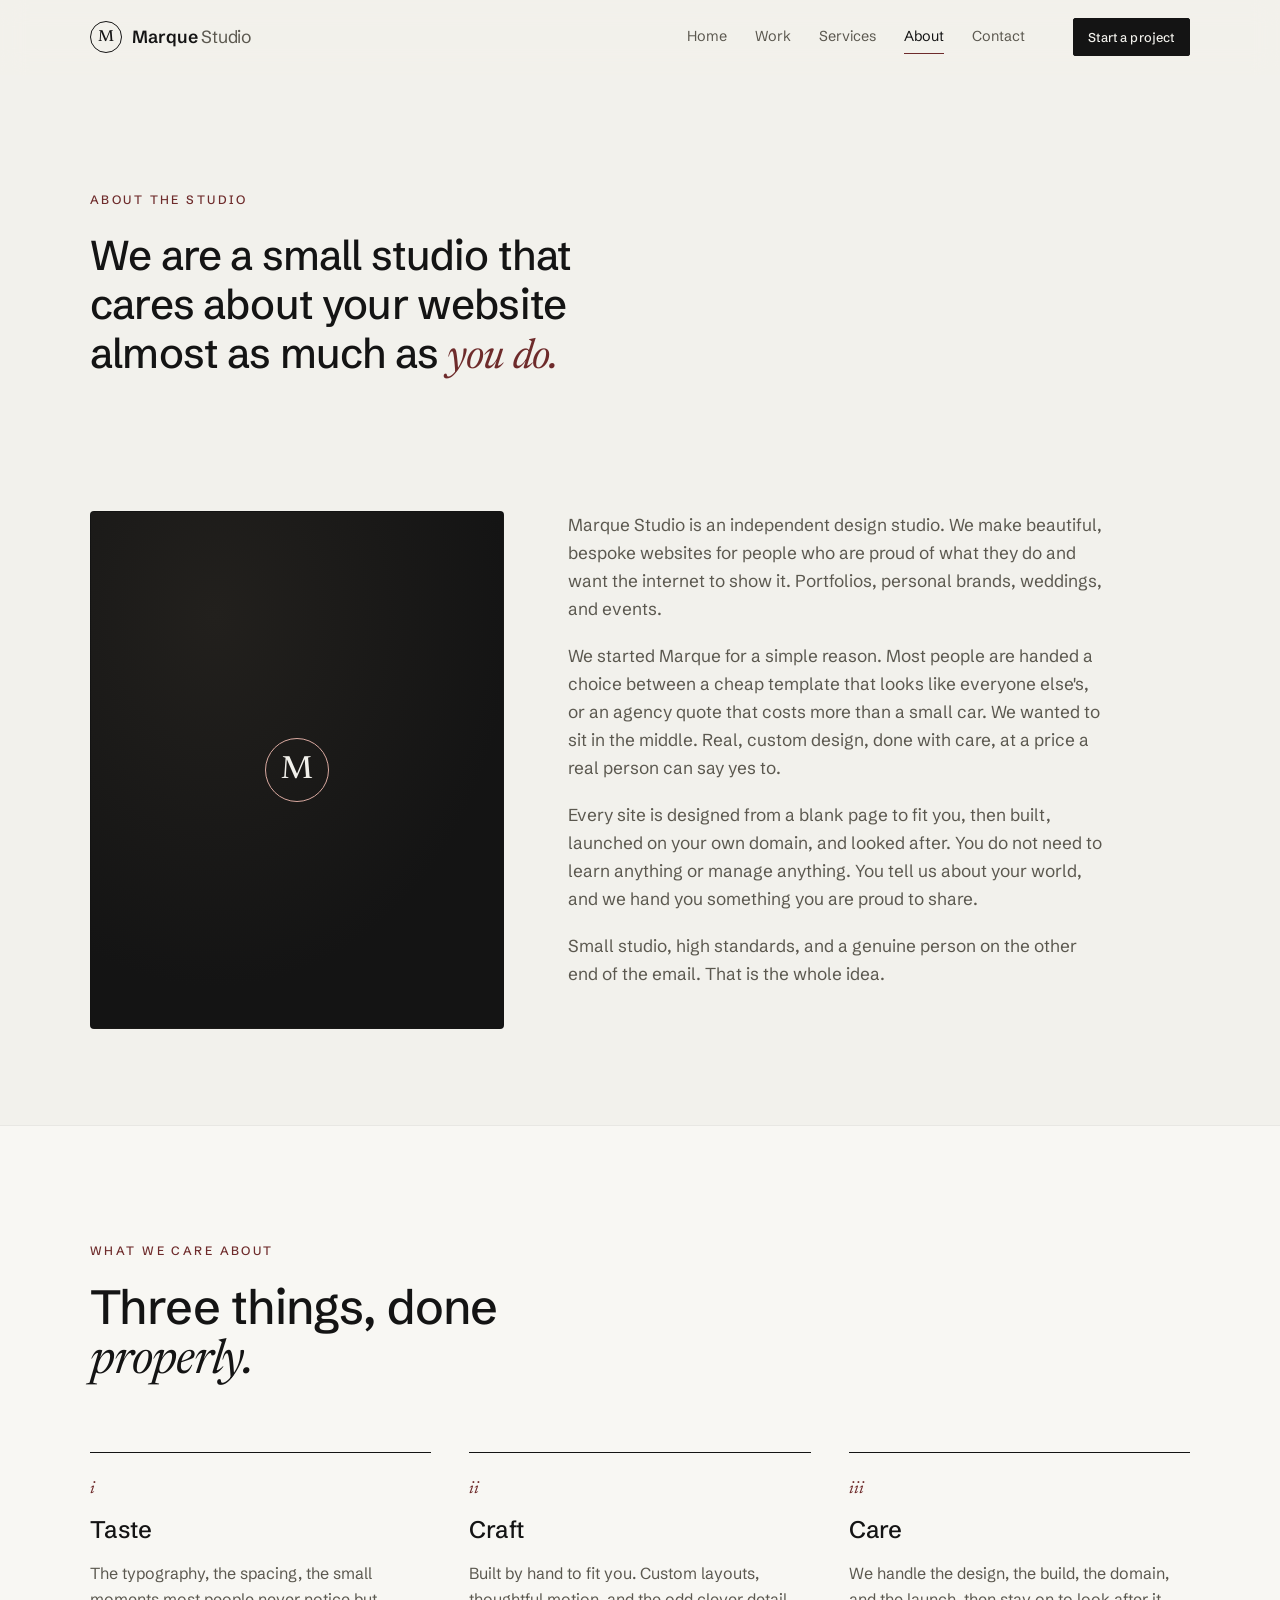
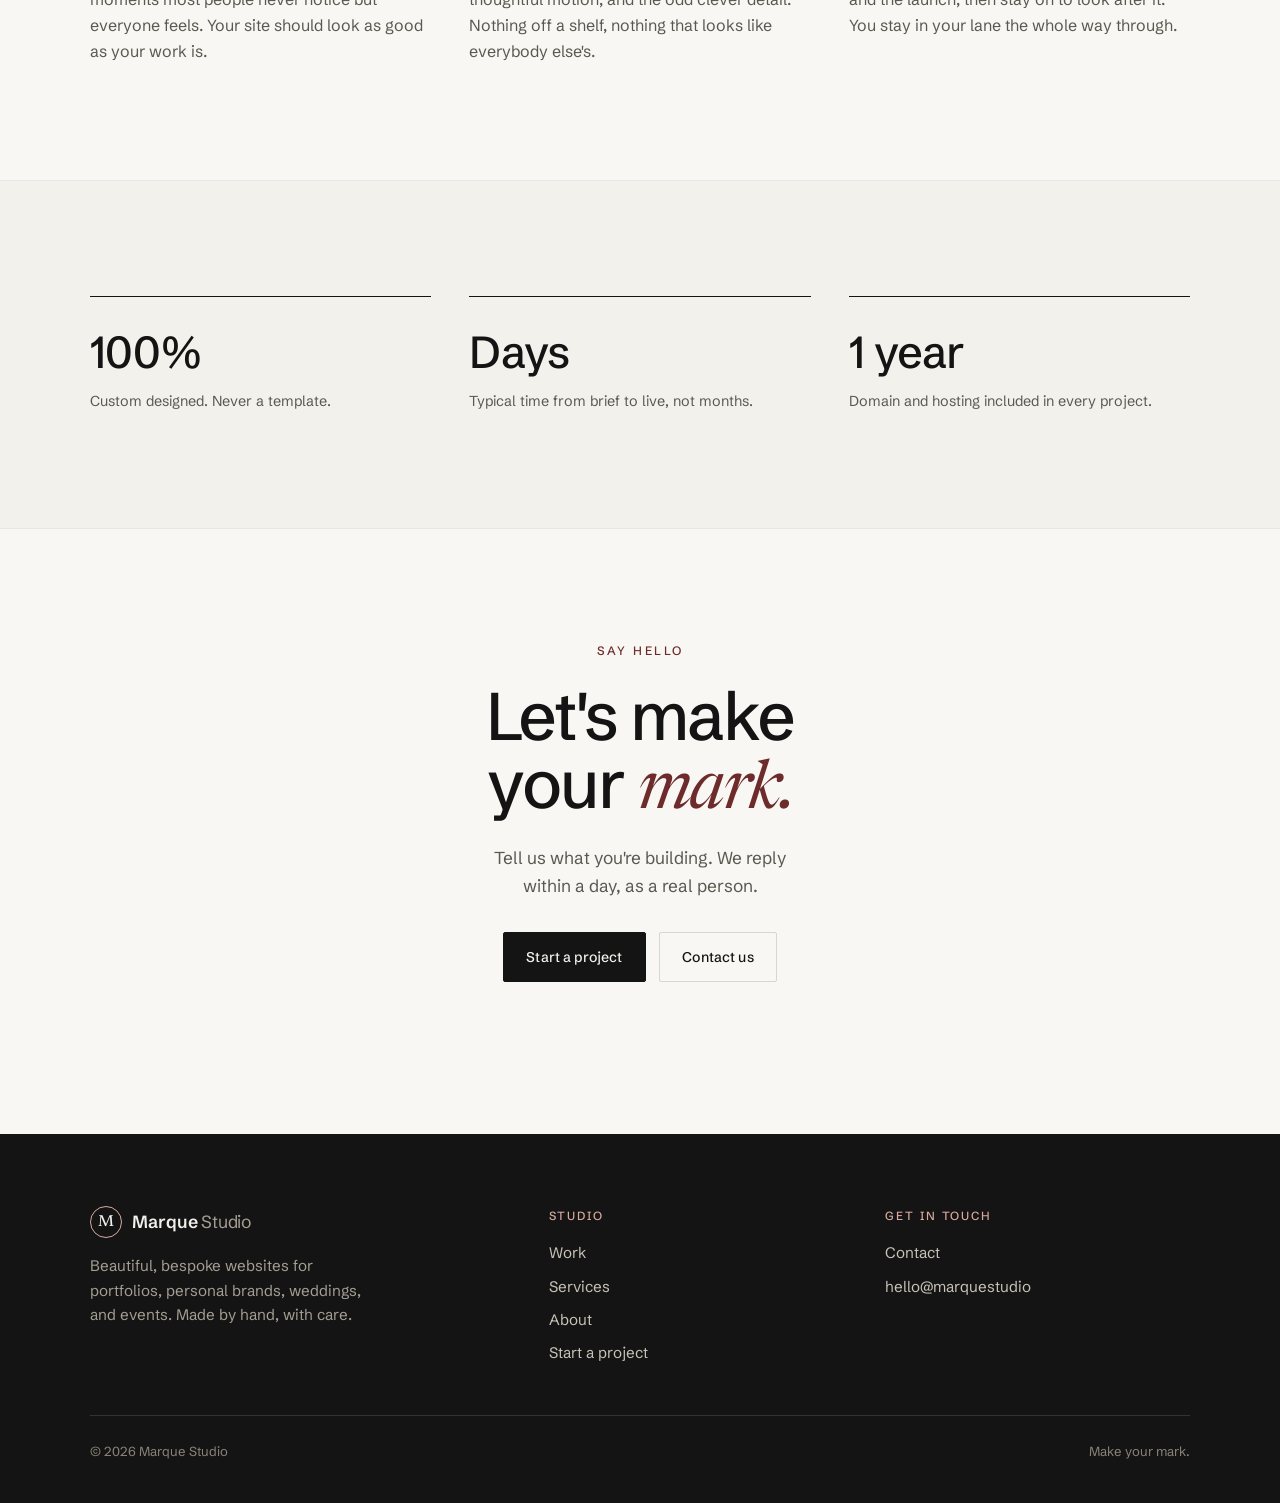
==== about.html @ 2a1d628d "Rebuild as multi-page site with new Quiet Luxe theme - New theme: Schibsted Grotesk + Newsreader, bo" ====
<!doctype html>
<html lang="en">
<head>
  <meta charset="utf-8" />
  <meta name="viewport" content="width=device-width, initial-scale=1" />
  <title>About · Marque Studio</title>
  <meta name="description" content="Marque Studio is a small, independent design studio making beautiful, bespoke websites, handled end to end with care." />
  <link rel="icon" href="favicon.svg" type="image/svg+xml" />
  <link rel="preconnect" href="https://fonts.googleapis.com" />
  <link rel="preconnect" href="https://fonts.gstatic.com" crossorigin />
  <link href="https://fonts.googleapis.com/css2?family=Newsreader:ital,opsz,wght@0,6..72,300..600;1,6..72,300..600&family=Schibsted+Grotesk:ital,wght@0,400..900;1,400..700&display=swap" rel="stylesheet" />
  <link rel="stylesheet" href="styles.css" />
</head>
<body>

  <header class="nav" id="nav">
    <div class="wrap nav__inner">
      <a class="brand" href="index.html" aria-label="Marque Studio home">
        <span class="brand__mark" aria-hidden="true">M</span>
        <span class="brand__name">Marque<span class="brand__thin"> Studio</span></span>
      </a>
      <nav class="nav__links" aria-label="Primary">
        <a href="index.html">Home</a>
        <a href="work.html">Work</a>
        <a href="services.html">Services</a>
        <a href="about.html" aria-current="page">About</a>
        <a href="contact.html">Contact</a>
      </nav>
      <a href="start.html" class="btn btn--sm">Start a project</a>
    </div>
  </header>

  <main id="top">

    <section class="section" style="padding-bottom:clamp(2.5rem,5vw,4rem)">
      <div class="wrap">
        <div class="section__head" data-reveal>
          <p class="label">About the studio</p>
          <p class="about-lede">We are a small studio that cares about your website almost as much as <span class="serif">you do.</span></p>
        </div>
      </div>
    </section>

    <section style="padding-bottom:clamp(4rem,8vw,6rem)">
      <div class="wrap">
        <div class="split">
          <div data-reveal>
            <div class="mini__cover cover--ink" style="aspect-ratio:4/5;border-radius:4px">
              <span class="brand__mark" style="width:64px;height:64px;font-size:2rem;border-color:#d9a9a0;color:var(--bone)">M</span>
            </div>
          </div>
          <div class="prose" data-reveal>
            <p>Marque Studio is an independent design studio. We make beautiful, bespoke websites for people who are proud of what they do and want the internet to show it. Portfolios, personal brands, weddings, and events.</p>
            <p>We started Marque for a simple reason. Most people are handed a choice between a cheap template that looks like everyone else's, or an agency quote that costs more than a small car. We wanted to sit in the middle. Real, custom design, done with care, at a price a real person can say yes to.</p>
            <p>Every site is designed from a blank page to fit you, then built, launched on your own domain, and looked after. You do not need to learn anything or manage anything. You tell us about your world, and we hand you something you are proud to share.</p>
            <p>Small studio, high standards, and a genuine person on the other end of the email. That is the whole idea.</p>
          </div>
        </div>
      </div>
    </section>

    <!-- Values -->
    <section class="section section--tint">
      <div class="wrap">
        <div class="section__head" data-reveal>
          <p class="label">What we care about</p>
          <h2 class="section__title">Three things, done <span class="serif">properly.</span></h2>
        </div>
        <div class="pillars">
          <div class="pillar" data-reveal>
            <span class="pillar__no">i</span>
            <h3>Taste</h3>
            <p>The typography, the spacing, the small moments most people never notice but everyone feels. Your site should look as good as your work is.</p>
          </div>
          <div class="pillar" data-reveal>
            <span class="pillar__no">ii</span>
            <h3>Craft</h3>
            <p>Built by hand to fit you. Custom layouts, thoughtful motion, and the odd clever detail. Nothing off a shelf, nothing that looks like everybody else's.</p>
          </div>
          <div class="pillar" data-reveal>
            <span class="pillar__no">iii</span>
            <h3>Care</h3>
            <p>We handle the design, the build, the domain, and the launch, then stay on to look after it. You stay in your lane the whole way through.</p>
          </div>
        </div>
      </div>
    </section>

    <!-- Honest facts -->
    <section class="section">
      <div class="wrap">
        <div class="stats">
          <div class="stat" data-reveal><b>100%</b><span>Custom designed. Never a template.</span></div>
          <div class="stat" data-reveal><b>Days</b><span>Typical time from brief to live, not months.</span></div>
          <div class="stat" data-reveal><b>1 year</b><span>Domain and hosting included in every project.</span></div>
        </div>
      </div>
    </section>

    <!-- CTA -->
    <section class="contact">
      <div class="wrap contact__inner" data-reveal>
        <p class="label">Say hello</p>
        <h2 class="contact__title">Let's make your <span class="serif">mark.</span></h2>
        <p class="contact__sub">Tell us what you're building. We reply within a day, as a real person.</p>
        <div class="hero__cta" style="justify-content:center">
          <a href="start.html" class="btn">Start a project</a>
          <a href="contact.html" class="btn btn--ghost">Contact us</a>
        </div>
      </div>
    </section>
  </main>

  <footer class="foot">
    <div class="wrap">
      <div class="foot__top">
        <div>
          <span class="brand"><span class="brand__mark" aria-hidden="true">M</span><span class="brand__name">Marque<span class="brand__thin"> Studio</span></span></span>
          <p class="foot__blurb">Beautiful, bespoke websites for portfolios, personal brands, weddings, and events. Made by hand, with care.</p>
        </div>
        <div class="foot__col">
          <h4>Studio</h4>
          <a href="work.html">Work</a>
          <a href="services.html">Services</a>
          <a href="about.html">About</a>
          <a href="start.html">Start a project</a>
        </div>
        <div class="foot__col">
          <h4>Get in touch</h4>
          <a href="contact.html">Contact</a>
          <a href="mailto:odicheobiakarije@gmail.com">hello@marquestudio</a>
        </div>
      </div>
      <div class="foot__bottom">
        <span>© <span id="year"></span> Marque Studio</span>
        <span>Make your mark.</span>
      </div>
    </div>
  </footer>

  <script src="script.js"></script>
</body>
</html>
---- styles.css ----
/* ============================================================
   Marque Studio — Quiet Luxe system
   Type: Schibsted Grotesk (UI/display) + Newsreader (serif accents)
   Palette: bone + ink + oxblood
   ============================================================ */

:root{
  --bone:#F2F1EC;
  --bone-2:#E8E6DE;
  --card:#F8F7F3;
  --ink:#141414;
  --ink-2:#5b584f;
  --ink-3:#8a877d;
  --oxblood:#6E2B2B;
  --oxblood-2:#8f3a3a;
  --line:rgba(20,20,20,.14);
  --line-2:rgba(20,20,20,.07);

  --sans:'Schibsted Grotesk',system-ui,-apple-system,Segoe UI,Roboto,sans-serif;
  --serif:'Newsreader',Georgia,'Times New Roman',serif;

  --wrap:1180px;
  --gap:clamp(1.25rem,4vw,2.5rem);
}

*{ box-sizing:border-box; }
html{ scroll-behavior:smooth; -webkit-text-size-adjust:100%; }
body{
  margin:0; background:var(--bone); color:var(--ink);
  font-family:var(--sans); font-size:clamp(15px,1.02vw,16.5px);
  line-height:1.62; font-weight:400; -webkit-font-smoothing:antialiased; overflow-x:hidden;
}
a{ color:inherit; text-decoration:none; }
img{ max-width:100%; display:block; }
::selection{ background:var(--ink); color:var(--bone); }

.wrap{ width:100%; max-width:var(--wrap); margin:0 auto; padding:0 var(--gap); }
.serif{ font-family:var(--serif); font-style:italic; font-weight:400; }

/* ---------- Buttons ---------- */
.btn{
  --b:var(--ink); --f:var(--bone);
  display:inline-flex; align-items:center; justify-content:center; gap:.5em;
  background:var(--b); color:var(--f);
  font-family:var(--sans); font-weight:500; font-size:.88rem; letter-spacing:.01em;
  padding:.9em 1.6em; border-radius:2px; border:1px solid var(--b); cursor:pointer;
  transition:transform .35s cubic-bezier(.2,.7,.2,1), background .3s, color .3s, border-color .3s;
  white-space:nowrap;
}
.btn:hover{ transform:translateY(-2px); background:var(--oxblood); border-color:var(--oxblood); color:#fff; }
.btn--ghost{ background:transparent; color:var(--ink); border-color:var(--line); }
.btn--ghost:hover{ background:var(--ink); color:var(--bone); border-color:var(--ink); }
.btn--light{ background:var(--bone); color:var(--ink); border-color:var(--bone); }
.btn--light:hover{ background:var(--oxblood); border-color:var(--oxblood); color:#fff; }
.btn--sm{ padding:.62em 1.15em; font-size:.8rem; }
.btn--lg{ padding:1.05em 2.1em; font-size:.95rem; }
.btn--block{ width:100%; }

/* ---------- Nav ---------- */
.nav{
  position:sticky; top:0; z-index:50;
  background:color-mix(in srgb, var(--bone) 85%, transparent);
  backdrop-filter:blur(12px); -webkit-backdrop-filter:blur(12px);
  border-bottom:1px solid transparent; transition:border-color .3s, background .3s;
}
.nav.is-stuck{ border-color:var(--line-2); }
.nav__inner{ display:flex; align-items:center; justify-content:space-between; gap:1.5rem; height:74px; }
.brand{ display:inline-flex; align-items:center; gap:.65rem; }
.brand__mark{
  display:grid; place-items:center; width:32px; height:32px; border-radius:50%;
  border:1.5px solid var(--ink); color:var(--ink);
  font-family:var(--serif); font-weight:500; font-size:1rem; line-height:1;
}
.brand__name{ font-size:1.1rem; font-weight:600; letter-spacing:-.01em; }
.brand__thin{ color:var(--ink-2); font-weight:400; }
.nav__links{ display:flex; gap:1.75rem; margin-left:auto; margin-right:1.5rem; }
.nav__links a{ font-size:.9rem; color:var(--ink-2); position:relative; transition:color .25s; }
.nav__links a::after{ content:""; position:absolute; left:0; bottom:-5px; width:0; height:1px; background:var(--oxblood); transition:width .3s; }
.nav__links a:hover{ color:var(--ink); }
.nav__links a:hover::after,
.nav__links a[aria-current="page"]::after{ width:100%; }
.nav__links a[aria-current="page"]{ color:var(--ink); }

/* ---------- Shared bits ---------- */
.eyebrow,.label{
  font-size:.76rem; letter-spacing:.2em; text-transform:uppercase; font-weight:500;
  color:var(--oxblood); margin:0 0 1.3rem;
}
.label--light{ color:#d9a9a0; }
.ilink{ color:var(--oxblood); border-bottom:1px solid var(--line); transition:color .25s,border-color .25s; }
.ilink:hover{ color:var(--ink); border-color:var(--ink); }

.section{ padding:clamp(4rem,9vw,7.5rem) 0; }
.section--tint{ background:var(--card); border-block:1px solid var(--line-2); }
.section__head{ max-width:60ch; margin-bottom:clamp(2.5rem,5vw,4rem); }
.section__title{
  font-family:var(--sans); font-weight:500; letter-spacing:-.02em;
  font-size:clamp(1.9rem,4.3vw,3rem); line-height:1.04; margin:0;
}
.section__title .serif{ font-weight:400; }
.section__sub{ font-size:1.08rem; color:var(--ink-2); margin:1.1rem 0 0; max-width:52ch; }

/* ---------- Hero ---------- */
.hero{ padding:clamp(3.5rem,10vw,8rem) 0 clamp(3rem,6vw,5rem); }
.hero__title{
  font-family:var(--sans); font-weight:500; letter-spacing:-.03em;
  font-size:clamp(2.8rem,9vw,7rem); line-height:.98; margin:0 0 1.75rem; max-width:15ch;
}
.hero__title .serif{ font-weight:400; letter-spacing:-.01em; color:var(--oxblood); }
.hero__lede{ font-size:clamp(1.05rem,1.6vw,1.3rem); line-height:1.55; color:var(--ink-2); max-width:54ch; margin:0 0 2.5rem; }
.hero__cta{ display:flex; flex-wrap:wrap; gap:.8rem; margin-bottom:2.5rem; }
.hero__meta{ display:flex; flex-wrap:wrap; align-items:center; gap:.75rem; font-size:.9rem; color:var(--ink-2); letter-spacing:.02em; }
.hero__meta i{ color:var(--oxblood); font-style:normal; }

/* ---------- Capability strip ---------- */
.strip{ border-block:1px solid var(--line); background:var(--card); }
.strip__inner{ display:flex; flex-wrap:wrap; gap:1rem 2.5rem; align-items:center; justify-content:center; padding:1.25rem 0; }
.strip span{ font-size:.82rem; letter-spacing:.14em; text-transform:uppercase; color:var(--ink-2); }
.strip i{ color:var(--oxblood); font-style:normal; }

/* ---------- Featured work (home teaser) ---------- */
.feat{ display:grid; grid-template-columns:repeat(3,1fr); gap:clamp(1.25rem,2.5vw,2rem); }
.mini{ display:flex; flex-direction:column; gap:1rem; }
.mini__cover{
  aspect-ratio:4/3; border-radius:3px; overflow:hidden; border:1px solid var(--line);
  display:flex; align-items:center; justify-content:center; position:relative;
  transition:transform .5s cubic-bezier(.2,.7,.2,1), box-shadow .5s;
}
.mini:hover .mini__cover{ transform:translateY(-5px); box-shadow:0 24px 45px -30px rgba(20,20,20,.55); }
.mini h3{ font-family:var(--sans); font-weight:500; font-size:1.15rem; margin:0; letter-spacing:-.01em; }
.mini p{ margin:.3rem 0 0; font-size:.9rem; color:var(--ink-2); }
.mini__tag{ font-size:.72rem; letter-spacing:.12em; text-transform:uppercase; color:var(--ink-3); }

/* ---------- Scene gallery (work page) ---------- */
.gallery{ display:flex; flex-direction:column; gap:clamp(3.5rem,7vw,6rem); }
.scene{ display:flex; flex-direction:column; gap:1.6rem; }
.scene__stage{
  position:relative; border-radius:4px; overflow:visible; border:1px solid var(--line);
  padding:clamp(1.5rem,4vw,3.5rem) clamp(1rem,4vw,3.5rem) 0;
  display:flex; justify-content:center; align-items:flex-end;
  min-height:clamp(320px,42vw,540px);
}
.scene__device{ width:100%; max-width:840px; margin:0 auto; border-radius:8px 8px 0 0; overflow:hidden; box-shadow:0 -10px 60px -30px rgba(0,0,0,.5), 0 30px 60px -35px rgba(0,0,0,.55); }
.scene__caption{ display:flex; justify-content:space-between; align-items:flex-start; gap:1.5rem; flex-wrap:wrap; }
.scene__no{ font-family:var(--serif); font-style:italic; font-size:1rem; color:var(--oxblood); }
.scene__caption h3{ font-family:var(--sans); font-weight:500; font-size:clamp(1.5rem,3vw,2.1rem); letter-spacing:-.02em; margin:.4rem 0 .5rem; }
.scene__caption p{ margin:0; color:var(--ink-2); max-width:46ch; }
.scene__side{ display:flex; flex-direction:column; align-items:flex-end; gap:.55rem; text-align:right; flex:none; }
.scene__side .tag{ white-space:nowrap; }

/* scene backdrops (no photos needed) */
.bg--sage{ background:linear-gradient(150deg,#3c4a3a 0%,#26301f 100%); }
.bg--dusk{ background:linear-gradient(150deg,#3a2f3f 0%,#241a2b 100%); }
.bg--sand{ background:linear-gradient(150deg,#b79b74 0%,#8a6f4c 100%); }
.bg--slate{ background:linear-gradient(150deg,#39424c 0%,#232a31 100%); }
.bg--rose{ background:linear-gradient(150deg,#7a3f3f 0%,#4d2626 100%); }
.bg--noise::after{ content:""; position:absolute; inset:0; opacity:.5; pointer-events:none;
  background:radial-gradient(120% 80% at 50% 0%, rgba(255,255,255,.08), transparent 60%); }

/* ---------- Reused preview frame (cover + click-to-load iframe) ---------- */
.case__frame{ background:var(--card); overflow:hidden; }
.case__chrome{ display:flex; align-items:center; gap:6px; padding:11px 14px; background:color-mix(in srgb, var(--ink) 5%, var(--card)); border-bottom:1px solid var(--line-2); }
.case__chrome i{ width:9px; height:9px; border-radius:50%; background:var(--line); }
.case__chrome span{ margin-left:8px; font-size:.72rem; color:var(--ink-2); letter-spacing:.03em; }
.case__reset{ margin-left:auto; background:none; border:0; color:var(--ink-2); font:inherit; font-size:.72rem; cursor:pointer; }
.case__reset:hover{ color:var(--ink); }
.case__stage{ position:relative; aspect-ratio:16/10; overflow:hidden; background:var(--card); }
.case__stage[data-loaded]{ aspect-ratio:auto; height:min(70vh,640px); }
.case__stage .case__cover{ position:absolute; inset:0; width:100%; height:100%; }
.case__iframe{ width:100%; height:100%; border:0; display:block; background:#fff; }
.case__cover{ display:flex; flex-direction:column; align-items:center; justify-content:center; gap:.9rem; }
.case__play{
  position:absolute; bottom:18px; left:50%; transform:translateX(-50%);
  background:var(--bone); color:var(--ink); border:0; border-radius:2px;
  font-family:var(--sans); font-size:.82rem; font-weight:500; padding:.65em 1.3em; cursor:pointer;
  box-shadow:0 8px 20px -8px rgba(0,0,0,.5); transition:transform .3s, background .3s, color .3s;
}
.case__play:hover{ transform:translateX(-50%) translateY(-2px); background:var(--oxblood); color:#fff; }

/* covers */
.cover__mono,.cover__crest,.cover__glyph,.cover__plus{ font-family:var(--serif); line-height:1; }
.cover--ink{ background:radial-gradient(120% 120% at 30% 20%, #22201d 0%, #141414 60%); color:var(--bone); }
.cover--ink .cover__mono{ font-size:clamp(3rem,7vw,4.5rem); letter-spacing:.06em; color:#e7e3da; }
.cover--ink .cover__terminal{ font-family:var(--sans); font-size:.78rem; color:#b9b3a6; letter-spacing:.04em; }
.cover--blue{ background:linear-gradient(150deg,#e9ebf3 0%,#d6dae7 100%); color:#2c3350; }
.cover--blue .cover__glyph{ font-size:clamp(2.2rem,6vw,3.6rem); font-weight:500; color:#3f4d86; letter-spacing:.04em; }
.cover--blue .cover__toggle{ font-family:var(--sans); font-size:.7rem; letter-spacing:.14em; color:#5b6690; }
.cover--blue .cover__toggle b{ background:#3f4d86; color:#fff; padding:.25em .6em; border-radius:2px; }
.cover--cream{ background:linear-gradient(160deg,#f4ede0 0%,#e7d9c2 100%); color:#5a4a30; }
.cover--cream .cover__crest{ font-size:clamp(2.8rem,7vw,4.5rem); color:#6e5a38; }
.cover--cream .cover__crest em{ font-style:italic; color:var(--oxblood); }
.cover--cream .cover__hash{ font-family:var(--sans); font-size:.74rem; letter-spacing:.2em; text-transform:uppercase; color:#8a7350; }
.cover--plum{ background:radial-gradient(120% 120% at 30% 20%,#3a2f3f 0%,#241a2b 60%); color:#efe7ea; }
.cover--plum .cover__glyph{ font-size:clamp(2.2rem,6vw,3.4rem); color:#d9b8c8; font-weight:500; letter-spacing:.06em; }
.cover--plum .cover__toggle{ font-family:var(--sans); font-size:.7rem; letter-spacing:.14em; color:#b79fb0; }

.case__mask{
  position:absolute; bottom:6px; right:6px; z-index:4;
  display:inline-flex; align-items:center; justify-content:center;
  min-width:196px; min-height:54px; padding:.6em 1.2em;
  background:var(--ink); color:var(--bone);
  font-family:var(--serif); font-size:.9rem; letter-spacing:.01em;
  border-radius:3px; box-shadow:0 8px 20px -8px rgba(0,0,0,.55); pointer-events:none;
}

.tag{ font-size:.7rem; letter-spacing:.1em; text-transform:uppercase; color:var(--ink-2); border:1px solid var(--line); border-radius:2px; padding:.4em .8em; }
.case__link{ font-size:.85rem; font-weight:500; color:var(--oxblood); border-bottom:1px solid transparent; transition:border-color .25s,color .25s; }
.case__link:hover{ color:var(--ink); border-color:var(--ink); }
.case__private{ font-size:.74rem; font-style:italic; color:var(--ink-2); }

/* ---------- Pillars / values ---------- */
.pillars{ display:grid; grid-template-columns:repeat(3,1fr); gap:clamp(1.5rem,3vw,3rem); }
.pillar{ border-top:1px solid var(--ink); padding-top:1.4rem; }
.pillar__no{ font-family:var(--serif); font-style:italic; font-size:1.05rem; color:var(--oxblood); }
.pillar h3{ font-family:var(--sans); font-weight:500; font-size:1.5rem; margin:.5rem 0 .7rem; letter-spacing:-.01em; }
.pillar p{ margin:0; color:var(--ink-2); font-size:1rem; }

/* ---------- Process ---------- */
.steps{ list-style:none; margin:0; padding:0; display:grid; grid-template-columns:repeat(4,1fr); gap:clamp(1.5rem,3vw,2.5rem); }
.steps li{ border-top:1px solid var(--ink); padding-top:1.3rem; }
.steps span{ font-family:var(--serif); font-style:italic; font-size:1rem; color:var(--oxblood); }
.steps h3{ font-family:var(--sans); font-weight:500; font-size:1.3rem; margin:.6rem 0 .5rem; }
.steps p{ margin:0; color:var(--ink-2); font-size:.94rem; }

/* ---------- Services (category blocks) ---------- */
.cats{ display:flex; flex-direction:column; gap:clamp(2.5rem,5vw,4rem); }
.cat{ display:grid; grid-template-columns:.85fr 1.15fr; gap:clamp(1.5rem,4vw,3.5rem); align-items:start; }
.cat__intro h3{ font-family:var(--sans); font-weight:500; font-size:clamp(1.6rem,3vw,2.2rem); letter-spacing:-.02em; margin:.4rem 0 .8rem; }
.cat__intro p{ color:var(--ink-2); margin:0; }
.tiers{ display:flex; flex-direction:column; gap:1rem; }
.tier{ border:1px solid var(--line); border-radius:4px; padding:1.5rem 1.6rem; background:var(--card); transition:border-color .3s, transform .3s; }
.tier:hover{ border-color:var(--ink); transform:translateY(-2px); }
.tier__top{ display:flex; justify-content:space-between; align-items:baseline; gap:1rem; }
.tier__name{ font-family:var(--sans); font-weight:600; font-size:1.15rem; letter-spacing:-.01em; }
.tier__price{ font-family:var(--serif); font-style:italic; font-size:1.4rem; color:var(--ink); white-space:nowrap; }
.tier__price span{ font-family:var(--sans); font-style:normal; font-size:.8rem; color:var(--ink-2); margin-right:.3rem; }
.tier__for{ color:var(--ink-2); font-size:.95rem; margin:.5rem 0 .9rem; }
.tier__list{ list-style:none; margin:0; padding:0; display:flex; flex-wrap:wrap; gap:.4rem .5rem; }
.tier__list li{ font-size:.8rem; color:var(--ink-2); border:1px solid var(--line-2); border-radius:2px; padding:.3em .7em; background:var(--bone); }
.cat__note{ font-size:.85rem; color:var(--ink-3); margin:.8rem 0 0; }

/* ---------- Intelligence (dark) ---------- */
.intel{ background:var(--ink); color:var(--bone); padding:clamp(4rem,9vw,7.5rem) 0; overflow:hidden; }
.intel__inner{ display:grid; grid-template-columns:1.05fr .95fr; gap:clamp(2.5rem,5vw,5rem); align-items:center; }
.intel__title{ font-family:var(--sans); font-weight:500; font-size:clamp(2rem,4.4vw,3.2rem); line-height:1.04; letter-spacing:-.02em; margin:0 0 1.3rem; }
.intel__title .serif{ color:#d9a9a0; font-weight:400; }
.intel__lede{ color:#c8c3b8; font-size:1.08rem; max-width:46ch; margin:0 0 1.6rem; }
.intel__lede em{ font-style:italic; font-family:var(--serif); color:#e7d3ce; }
.intel__list{ list-style:none; margin:0 0 1.8rem; padding:0; display:flex; flex-direction:column; gap:.65rem; }
.intel__list li{ padding-left:1.6rem; position:relative; }
.intel__list li::before{ content:"✦"; position:absolute; left:0; color:#b06a63; font-size:.85rem; }
.intel__price{ font-size:.98rem; color:#c9a49d; margin:0 0 1.8rem; }
.intel__price b{ color:var(--bone); }
.chat{ background:#0d0d0d; border:1px solid rgba(242,241,236,.14); border-radius:8px; padding:1.1rem; box-shadow:0 40px 80px -40px rgba(110,43,43,.7); max-width:400px; margin:0 auto; }
.chat__head{ font-size:.78rem; color:#a49f93; letter-spacing:.04em; display:flex; align-items:center; gap:.5rem; padding:.3rem .4rem 1rem; }
.chat__dot{ width:8px; height:8px; border-radius:50%; background:#b06a63; box-shadow:0 0 0 3px rgba(176,106,99,.25); }
.chat__body{ display:flex; flex-direction:column; gap:.6rem; }
.bubble{ font-size:.9rem; padding:.7em 1em; border-radius:10px; max-width:82%; line-height:1.4; }
.bubble--in{ align-self:flex-start; background:#232020; color:#e7e3da; border-bottom-left-radius:3px; }
.bubble--out{ align-self:flex-end; background:var(--oxblood); color:#fff; border-bottom-right-radius:3px; }
.chat__bar{ margin-top:1rem; border:1px solid rgba(242,241,236,.14); border-radius:2px; padding:.7em 1.1em; }
.chat__bar span{ font-size:.85rem; color:#7d766a; }

/* ---------- Plans note ---------- */
.plans__note{ text-align:center; margin:2.5rem 0 0; color:var(--ink-2); font-size:.95rem; }
.plans__note b{ color:var(--ink); }

/* ---------- Forms ---------- */
.field{ display:flex; flex-direction:column; gap:.4rem; margin-bottom:1rem; text-align:left; }
.field span{ font-size:.75rem; letter-spacing:.08em; text-transform:uppercase; color:var(--ink-2); }
.field input,.field textarea,.field select{
  font:inherit; font-size:.95rem; color:var(--ink); background:var(--bone);
  border:1px solid var(--line); border-radius:3px; padding:.8em .95em; width:100%;
  transition:border-color .25s, box-shadow .25s;
}
.field input:focus,.field textarea:focus,.field select:focus{ outline:none; border-color:var(--oxblood); box-shadow:0 0 0 3px rgba(110,43,43,.12); }
.field textarea{ resize:vertical; }
.cform__note{ font-size:.85rem; margin:.9rem 0 0; min-height:1em; }
.cform__note.is-ok{ color:#3f6b3f; }
.cform__note.is-err{ color:var(--oxblood); }
.cform__row{ display:grid; grid-template-columns:1fr 1fr; gap:1rem; }

/* ---------- Contact page ---------- */
.contactp{ display:grid; grid-template-columns:.9fr 1.1fr; gap:clamp(2rem,5vw,4.5rem); align-items:start; }
.contactp__aside h1{ font-family:var(--sans); font-weight:500; font-size:clamp(2.2rem,4.5vw,3.2rem); letter-spacing:-.02em; line-height:1.03; margin:.4rem 0 1rem; }
.contactp__aside p{ color:var(--ink-2); margin:0 0 1.6rem; max-width:40ch; }
.contactp__detail{ display:flex; flex-direction:column; gap:.5rem; margin-top:2rem; padding-top:2rem; border-top:1px solid var(--line); font-size:.95rem; color:var(--ink-2); }
.contactp__detail b{ color:var(--ink); font-weight:600; }
.cform--card{ background:var(--card); border:1px solid var(--line); border-radius:6px; padding:clamp(1.5rem,4vw,2.5rem); }
.cform--card .btn{ width:100%; margin-top:.5rem; }

/* ---------- Intro contact block (home) ---------- */
.contact{ padding:clamp(4rem,9vw,7rem) 0; text-align:center; background:var(--card); border-top:1px solid var(--line-2); }
.contact__inner{ max-width:44ch; }
.contact__title{ font-family:var(--sans); font-weight:500; font-size:clamp(2.4rem,6vw,4.2rem); line-height:1.02; letter-spacing:-.03em; margin:0 0 1rem; }
.contact__title .serif{ color:var(--oxblood); font-weight:400; }
.contact__sub{ color:var(--ink-2); font-size:1.08rem; margin:0 0 2rem; }

/* ---------- About ---------- */
.lede-block{ max-width:24ch; }
.about-lede{ font-family:var(--sans); font-weight:500; font-size:clamp(1.6rem,3.6vw,2.6rem); line-height:1.18; letter-spacing:-.02em; margin:0; }
.about-lede .serif{ color:var(--oxblood); font-weight:400; }
.prose{ max-width:60ch; }
.prose p{ color:var(--ink-2); font-size:1.08rem; margin:0 0 1.2rem; }
.prose p:last-child{ margin-bottom:0; }
.stats{ display:grid; grid-template-columns:repeat(3,1fr); gap:clamp(1.5rem,3vw,2.5rem); }
.stat{ border-top:1px solid var(--ink); padding-top:1.2rem; }
.stat b{ font-family:var(--sans); font-weight:500; font-size:clamp(2rem,4vw,2.8rem); letter-spacing:-.02em; display:block; }
.stat span{ font-size:.9rem; color:var(--ink-2); }
.split{ display:grid; grid-template-columns:.8fr 1.2fr; gap:clamp(2rem,5vw,4rem); align-items:start; }

/* ---------- FAQ ---------- */
.faq{ border-top:1px solid var(--line); }
.faq details{ border-bottom:1px solid var(--line); padding:1.3rem 0; }
.faq summary{ font-family:var(--sans); font-weight:500; font-size:1.15rem; cursor:pointer; list-style:none; display:flex; justify-content:space-between; gap:1rem; letter-spacing:-.01em; }
.faq summary::-webkit-details-marker{ display:none; }
.faq summary::after{ content:"+"; color:var(--oxblood); font-size:1.3rem; line-height:1; }
.faq details[open] summary::after{ content:"-"; }
.faq p{ color:var(--ink-2); margin:.9rem 0 0; max-width:64ch; }

/* ---------- Footer ---------- */
.foot{ background:var(--ink); color:var(--bone); padding:clamp(3rem,6vw,4.5rem) 0 2.5rem; }
.foot__top{ display:grid; grid-template-columns:1.4fr 1fr 1fr; gap:2rem; padding-bottom:2.5rem; border-bottom:1px solid rgba(242,241,236,.14); }
.foot .brand__mark{ border-color:#d9a9a0; color:var(--bone); }
.foot .brand__name{ color:var(--bone); }
.foot .brand__thin{ color:#a49f93; }
.foot__blurb{ color:#a49f93; font-size:.95rem; margin:1rem 0 0; max-width:32ch; }
.foot__col h4{ font-size:.74rem; letter-spacing:.16em; text-transform:uppercase; color:#d9a9a0; margin:0 0 1rem; font-weight:500; }
.foot__col a{ display:block; color:#c8c3b8; font-size:.95rem; margin-bottom:.55rem; transition:color .25s; }
.foot__col a:hover{ color:var(--bone); }
.foot__bottom{ display:flex; flex-wrap:wrap; justify-content:space-between; gap:1rem; padding-top:1.6rem; font-size:.82rem; color:#8a8578; }

/* ---------- Reveal ---------- */
[data-reveal]{ opacity:0; transform:translateY(20px); transition:opacity .8s cubic-bezier(.2,.7,.2,1), transform .8s cubic-bezier(.2,.7,.2,1); }
[data-reveal].is-in{ opacity:1; transform:none; }

/* ---------- Responsive ---------- */
@media (max-width:920px){
  .nav__links{ display:none; }
  .intel__inner,.cat,.contactp,.split{ grid-template-columns:1fr; }
  .steps{ grid-template-columns:repeat(2,1fr); }
  .pillars{ grid-template-columns:1fr; gap:2rem; }
  .feat{ grid-template-columns:1fr; max-width:460px; margin:0 auto; }
  .scene__side{ align-items:flex-start; text-align:left; }
}
@media (max-width:560px){
  .steps,.stats,.cform__row{ grid-template-columns:1fr; }
  .foot__top{ grid-template-columns:1fr 1fr; }
  .case__mask{ min-width:150px; min-height:46px; font-size:.82rem; }
}
/* ---------- Intake / estimator (start page) ---------- */
.intake{ padding:clamp(2rem,5vw,3.5rem) 0 clamp(4rem,8vw,6rem); }
.intake__head{ max-width:62ch; margin-bottom:clamp(2rem,4vw,3rem); }
.intake__title{ font-family:var(--sans); font-weight:500; font-size:clamp(2.1rem,5vw,3.2rem); line-height:1.03; letter-spacing:-.02em; margin:.5rem 0 1rem; }
.intake__title .serif{ color:var(--oxblood); font-weight:400; }
.intake__sub{ color:var(--ink-2); font-size:1.08rem; max-width:54ch; margin:0; }
.intake__grid{ display:grid; grid-template-columns:1fr 340px; gap:clamp(1.5rem,3vw,3rem); align-items:start; }
.intake__form{ display:flex; flex-direction:column; gap:1.5rem; min-width:0; }

.fs{ border:1px solid var(--line); border-radius:6px; padding:clamp(1.25rem,2.5vw,1.75rem); margin:0; background:var(--card); }
.fs legend{ font-family:var(--sans); font-size:1.25rem; font-weight:600; display:flex; align-items:center; gap:.6rem; padding:0; letter-spacing:-.01em; }
.fs legend b{ display:inline-grid; place-items:center; width:26px; height:26px; border-radius:50%; background:var(--ink); color:var(--bone); font-family:var(--serif); font-style:italic; font-size:.85rem; font-weight:500; }
.fs__row{ display:grid; grid-template-columns:1fr 1fr; gap:1rem; margin-top:1.1rem; }
.fs__q{ font-size:.9rem; font-weight:500; letter-spacing:.01em; margin:1.4rem 0 .75rem; }
.fs__q em{ color:var(--ink-2); font-style:italic; font-weight:400; }
.fs .field{ margin:1.1rem 0 0; }

.chips{ display:flex; flex-wrap:wrap; gap:.55rem; }
.chip{ position:relative; cursor:pointer; }
.chip input{ position:absolute; opacity:0; width:0; height:0; }
.chip span{ display:inline-flex; align-items:center; gap:.5em; border:1px solid var(--line); border-radius:2px; padding:.6em 1.05em; font-size:.88rem; color:var(--ink); background:var(--bone); transition:border-color .2s, background .2s, color .2s; }
.chip span i{ font-style:normal; color:var(--ink-2); font-size:.8rem; }
.chip:hover span{ border-color:var(--ink-2); }
.chip input:checked + span{ background:var(--ink); color:var(--bone); border-color:var(--ink); }
.chip input:checked + span i{ color:#d9a9a0; }
.chip input:focus-visible + span{ box-shadow:0 0 0 3px rgba(110,43,43,.25); }
.chip--gold input:checked + span{ background:var(--oxblood); border-color:var(--oxblood); color:#fff; }
.chip--gold input:checked + span i{ color:#fff; }

.estimate{ position:sticky; top:90px; }
.estimate__card{ border:1px solid var(--ink); border-radius:6px; padding:1.6rem; background:var(--card); box-shadow:0 24px 50px -34px rgba(20,20,20,.5); }
.estimate__label{ font-size:.74rem; letter-spacing:.16em; text-transform:uppercase; color:var(--oxblood); margin:0 0 .45rem; font-weight:500; }
.estimate__range{ font-family:var(--sans); font-size:2.1rem; font-weight:500; letter-spacing:-.02em; margin:0; line-height:1.05; }
.estimate__monthly{ font-size:.95rem; color:var(--ink-2); margin:.5rem 0 0; }
.estimate__items{ list-style:none; margin:1.2rem 0; padding:1.2rem 0; border-top:1px solid var(--line); border-bottom:1px solid var(--line); display:flex; flex-direction:column; gap:.5rem; }
.estimate__items:empty{ display:none; }
.estimate__items li{ font-size:.85rem; color:var(--ink-2); }
.estimate__disclaimer{ font-size:.78rem; color:var(--ink-2); line-height:1.55; margin:0 0 1.2rem; }
.estimate__card .btn{ margin-bottom:.6rem; }

@media (max-width:920px){
  .intake__grid{ grid-template-columns:1fr; }
  .estimate{ position:static; }
  .fs__row{ grid-template-columns:1fr; }
}

@media (prefers-reduced-motion:reduce){
  *{ animation:none !important; }
  [data-reveal]{ opacity:1; transform:none; transition:none; }
  html{ scroll-behavior:auto; }
}
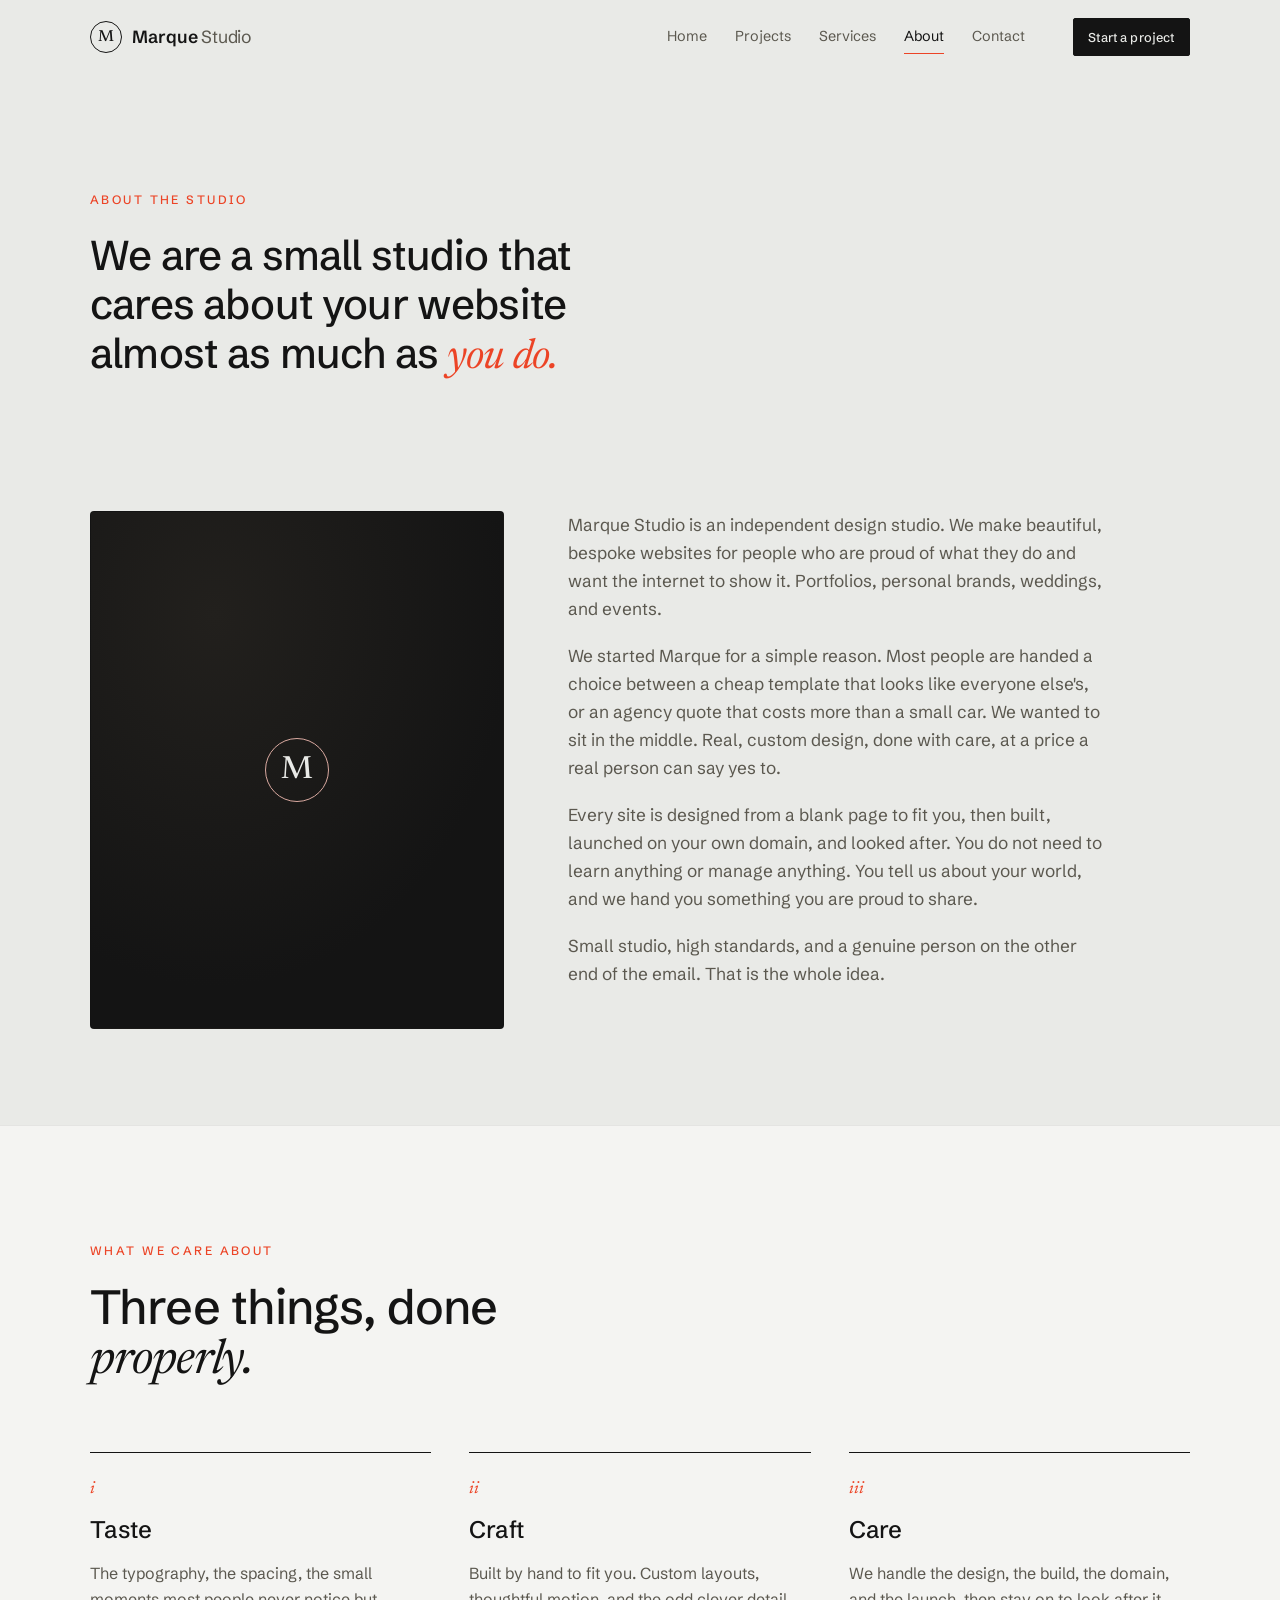
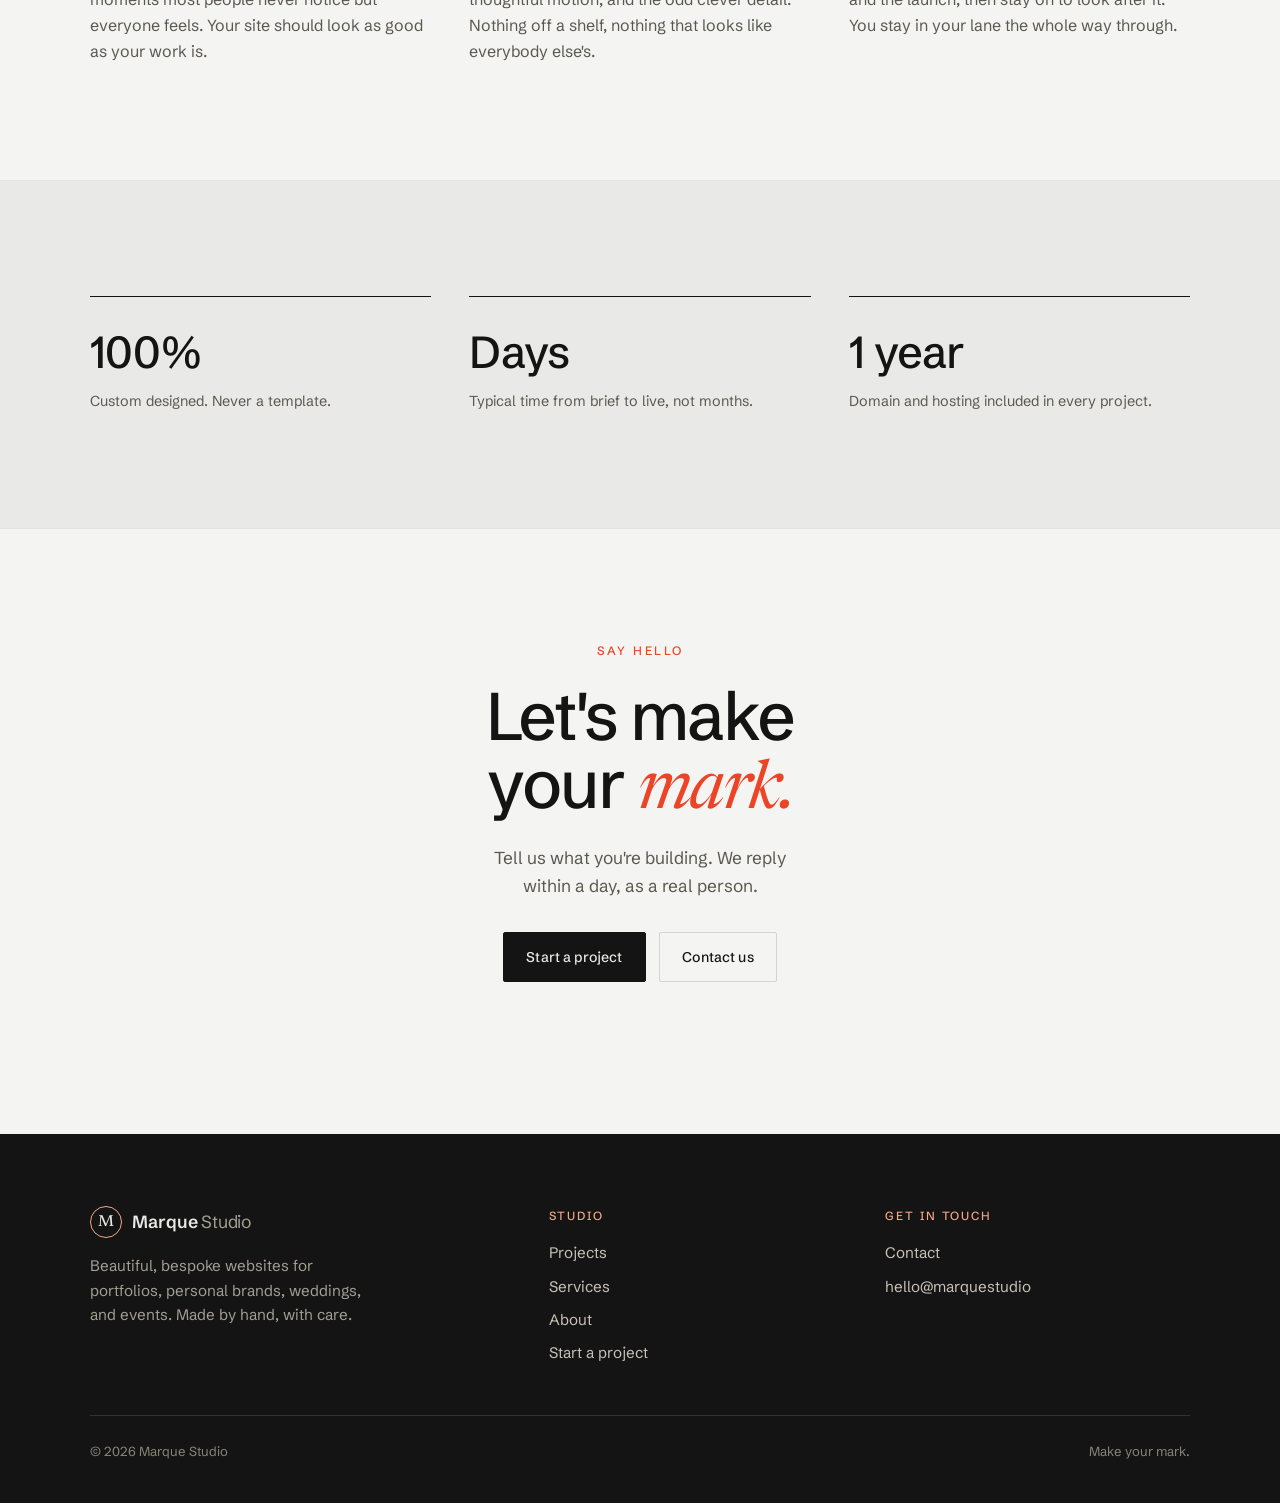
==== commit 1a363e3b: "Coral accent, rename Work to Projects, redesign home and process - Swapped the accent from oxblood t" ====
--- a/about.html
+++ b/about.html
@@ -21,7 +21,7 @@
       </a>
       <nav class="nav__links" aria-label="Primary">
         <a href="index.html">Home</a>
-        <a href="work.html">Work</a>
+        <a href="projects.html">Projects</a>
         <a href="services.html">Services</a>
         <a href="about.html" aria-current="page">About</a>
         <a href="contact.html">Contact</a>
@@ -120,7 +120,7 @@
         </div>
         <div class="foot__col">
           <h4>Studio</h4>
-          <a href="work.html">Work</a>
+          <a href="projects.html">Projects</a>
           <a href="services.html">Services</a>
           <a href="about.html">About</a>
           <a href="start.html">Start a project</a>
--- a/styles.css
+++ b/styles.css
@@ -1,18 +1,18 @@
 /* ============================================================
    Marque Studio — Quiet Luxe system
    Type: Schibsted Grotesk (UI/display) + Newsreader (serif accents)
-   Palette: bone + ink + oxblood
+   Palette: stone + ink + vermilion coral
    ============================================================ */
 
 :root{
-  --bone:#F2F1EC;
-  --bone-2:#E8E6DE;
-  --card:#F8F7F3;
+  --bone:#E9EAE7;
+  --bone-2:#DEDFDB;
+  --card:#F4F4F2;
   --ink:#141414;
   --ink-2:#5b584f;
   --ink-3:#8a877d;
-  --oxblood:#6E2B2B;
-  --oxblood-2:#8f3a3a;
+  --oxblood:#EC4426;
+  --oxblood-2:#c9351b;
   --line:rgba(20,20,20,.14);
   --line-2:rgba(20,20,20,.07);
 
@@ -86,7 +86,7 @@
   font-size:.76rem; letter-spacing:.2em; text-transform:uppercase; font-weight:500;
   color:var(--oxblood); margin:0 0 1.3rem;
 }
-.label--light{ color:#d9a9a0; }
+.label--light{ color:#f4a687; }
 .ilink{ color:var(--oxblood); border-bottom:1px solid var(--line); transition:color .25s,border-color .25s; }
 .ilink:hover{ color:var(--ink); border-color:var(--ink); }
 
@@ -120,27 +120,29 @@
 
 /* ---------- Featured work (home teaser) ---------- */
 .feat{ display:grid; grid-template-columns:repeat(3,1fr); gap:clamp(1.25rem,2.5vw,2rem); }
-.mini{ display:flex; flex-direction:column; gap:1rem; }
+.mini{ display:flex; flex-direction:column; gap:1rem; padding:.85rem; margin:-.85rem; border-radius:8px; transition:background .35s; }
+a.mini:hover{ background:var(--card); }
 .mini__cover{
-  aspect-ratio:4/3; border-radius:3px; overflow:hidden; border:1px solid var(--line);
+  aspect-ratio:4/3; border-radius:5px; overflow:hidden; border:1px solid var(--line);
   display:flex; align-items:center; justify-content:center; position:relative;
   transition:transform .5s cubic-bezier(.2,.7,.2,1), box-shadow .5s;
 }
-.mini:hover .mini__cover{ transform:translateY(-5px); box-shadow:0 24px 45px -30px rgba(20,20,20,.55); }
+.mini:hover .mini__cover{ transform:translateY(-6px); box-shadow:0 28px 50px -28px rgba(20,20,20,.5); }
 .mini h3{ font-family:var(--sans); font-weight:500; font-size:1.15rem; margin:0; letter-spacing:-.01em; }
 .mini p{ margin:.3rem 0 0; font-size:.9rem; color:var(--ink-2); }
 .mini__tag{ font-size:.72rem; letter-spacing:.12em; text-transform:uppercase; color:var(--ink-3); }
+.mini__cta{
+  display:inline-flex; align-items:center; gap:.4em; font-size:.85rem; font-weight:500;
+  color:var(--oxblood); margin-top:.2rem; transition:gap .25s;
+}
+a.mini:hover .mini__cta{ gap:.6em; }
 
 /* ---------- Scene gallery (work page) ---------- */
 .gallery{ display:flex; flex-direction:column; gap:clamp(3.5rem,7vw,6rem); }
 .scene{ display:flex; flex-direction:column; gap:1.6rem; }
-.scene__stage{
-  position:relative; border-radius:4px; overflow:visible; border:1px solid var(--line);
-  padding:clamp(1.5rem,4vw,3.5rem) clamp(1rem,4vw,3.5rem) 0;
-  display:flex; justify-content:center; align-items:flex-end;
-  min-height:clamp(320px,42vw,540px);
-}
-.scene__device{ width:100%; max-width:840px; margin:0 auto; border-radius:8px 8px 0 0; overflow:hidden; box-shadow:0 -10px 60px -30px rgba(0,0,0,.5), 0 30px 60px -35px rgba(0,0,0,.55); }
+.scene__device{ width:100%; border:1px solid var(--line); border-radius:6px; overflow:hidden; background:var(--card); box-shadow:0 30px 60px -42px rgba(0,0,0,.45); }
+.scene .case__stage{ aspect-ratio:16/9; }
+.scene .case__stage[data-loaded]{ height:min(78vh,760px); }
 .scene__caption{ display:flex; justify-content:space-between; align-items:flex-start; gap:1.5rem; flex-wrap:wrap; }
 .scene__no{ font-family:var(--serif); font-style:italic; font-size:1rem; color:var(--oxblood); }
 .scene__caption h3{ font-family:var(--sans); font-weight:500; font-size:clamp(1.5rem,3vw,2.1rem); letter-spacing:-.02em; margin:.4rem 0 .5rem; }
@@ -148,14 +150,7 @@
 .scene__side{ display:flex; flex-direction:column; align-items:flex-end; gap:.55rem; text-align:right; flex:none; }
 .scene__side .tag{ white-space:nowrap; }
 
-/* scene backdrops (no photos needed) */
-.bg--sage{ background:linear-gradient(150deg,#3c4a3a 0%,#26301f 100%); }
-.bg--dusk{ background:linear-gradient(150deg,#3a2f3f 0%,#241a2b 100%); }
-.bg--sand{ background:linear-gradient(150deg,#b79b74 0%,#8a6f4c 100%); }
-.bg--slate{ background:linear-gradient(150deg,#39424c 0%,#232a31 100%); }
-.bg--rose{ background:linear-gradient(150deg,#7a3f3f 0%,#4d2626 100%); }
-.bg--noise::after{ content:""; position:absolute; inset:0; opacity:.5; pointer-events:none;
-  background:radial-gradient(120% 80% at 50% 0%, rgba(255,255,255,.08), transparent 60%); }
+/* (scene colour backdrops removed: previews now fill the full card width) */
 
 /* ---------- Reused preview frame (cover + click-to-load iframe) ---------- */
 .case__frame{ background:var(--card); overflow:hidden; }
@@ -215,12 +210,19 @@
 .pillar h3{ font-family:var(--sans); font-weight:500; font-size:1.5rem; margin:.5rem 0 .7rem; letter-spacing:-.01em; }
 .pillar p{ margin:0; color:var(--ink-2); font-size:1rem; }
 
-/* ---------- Process ---------- */
-.steps{ list-style:none; margin:0; padding:0; display:grid; grid-template-columns:repeat(4,1fr); gap:clamp(1.5rem,3vw,2.5rem); }
-.steps li{ border-top:1px solid var(--ink); padding-top:1.3rem; }
-.steps span{ font-family:var(--serif); font-style:italic; font-size:1rem; color:var(--oxblood); }
-.steps h3{ font-family:var(--sans); font-weight:500; font-size:1.3rem; margin:.6rem 0 .5rem; }
-.steps p{ margin:0; color:var(--ink-2); font-size:.94rem; }
+/* ---------- Process (timeline) ---------- */
+.timeline{ list-style:none; margin:0; padding:0; display:grid; grid-template-columns:repeat(4,1fr); gap:clamp(1.5rem,3vw,2.5rem); position:relative; }
+.timeline::before{ content:""; position:absolute; top:23px; left:0; right:0; height:1px; background:var(--line); z-index:0; }
+.timeline li{ position:relative; z-index:1; display:flex; flex-direction:column; gap:.9rem; }
+.timeline__no{
+  width:46px; height:46px; border-radius:50%; background:var(--bone); border:1px solid var(--ink);
+  display:flex; align-items:center; justify-content:center;
+  font-family:var(--serif); font-style:italic; font-size:1.05rem; color:var(--ink);
+  transition:background .3s, color .3s, border-color .3s;
+}
+.timeline li:hover .timeline__no{ background:var(--oxblood); border-color:var(--oxblood); color:#fff; }
+.timeline h3{ font-family:var(--sans); font-weight:500; font-size:1.3rem; margin:0; }
+.timeline p{ margin:0; color:var(--ink-2); font-size:.94rem; }
 
 /* ---------- Services (category blocks) ---------- */
 .cats{ display:flex; flex-direction:column; gap:clamp(2.5rem,5vw,4rem); }
@@ -238,28 +240,45 @@
 .tier__list{ list-style:none; margin:0; padding:0; display:flex; flex-wrap:wrap; gap:.4rem .5rem; }
 .tier__list li{ font-size:.8rem; color:var(--ink-2); border:1px solid var(--line-2); border-radius:2px; padding:.3em .7em; background:var(--bone); }
 .cat__note{ font-size:.85rem; color:var(--ink-3); margin:.8rem 0 0; }
+.cat__flag{ border-left:2px solid var(--oxblood); padding:.2rem 0 .2rem .9rem; margin:1.2rem 0 0; font-size:.92rem; color:var(--ink-2); }
+.cat__flag b{ color:var(--ink); font-weight:600; }
+.cat__flag .serif{ color:var(--oxblood); }
 
 /* ---------- Intelligence (dark) ---------- */
 .intel{ background:var(--ink); color:var(--bone); padding:clamp(4rem,9vw,7.5rem) 0; overflow:hidden; }
 .intel__inner{ display:grid; grid-template-columns:1.05fr .95fr; gap:clamp(2.5rem,5vw,5rem); align-items:center; }
 .intel__title{ font-family:var(--sans); font-weight:500; font-size:clamp(2rem,4.4vw,3.2rem); line-height:1.04; letter-spacing:-.02em; margin:0 0 1.3rem; }
-.intel__title .serif{ color:#d9a9a0; font-weight:400; }
+.intel__title .serif{ color:#f4a687; font-weight:400; }
 .intel__lede{ color:#c8c3b8; font-size:1.08rem; max-width:46ch; margin:0 0 1.6rem; }
-.intel__lede em{ font-style:italic; font-family:var(--serif); color:#e7d3ce; }
+.intel__lede em{ font-style:italic; font-family:var(--serif); color:#fbd9cb; }
 .intel__list{ list-style:none; margin:0 0 1.8rem; padding:0; display:flex; flex-direction:column; gap:.65rem; }
 .intel__list li{ padding-left:1.6rem; position:relative; }
-.intel__list li::before{ content:"✦"; position:absolute; left:0; color:#b06a63; font-size:.85rem; }
-.intel__price{ font-size:.98rem; color:#c9a49d; margin:0 0 1.8rem; }
+.intel__list li::before{ content:"✦"; position:absolute; left:0; color:#e8735a; font-size:.85rem; }
+.intel__price{ font-size:.98rem; color:#eaa791; margin:0 0 1.8rem; }
 .intel__price b{ color:var(--bone); }
 .chat{ background:#0d0d0d; border:1px solid rgba(242,241,236,.14); border-radius:8px; padding:1.1rem; box-shadow:0 40px 80px -40px rgba(110,43,43,.7); max-width:400px; margin:0 auto; }
 .chat__head{ font-size:.78rem; color:#a49f93; letter-spacing:.04em; display:flex; align-items:center; gap:.5rem; padding:.3rem .4rem 1rem; }
-.chat__dot{ width:8px; height:8px; border-radius:50%; background:#b06a63; box-shadow:0 0 0 3px rgba(176,106,99,.25); }
+.chat__dot{ width:8px; height:8px; border-radius:50%; background:#e8735a; box-shadow:0 0 0 3px rgba(236,68,38,.28); }
 .chat__body{ display:flex; flex-direction:column; gap:.6rem; }
 .bubble{ font-size:.9rem; padding:.7em 1em; border-radius:10px; max-width:82%; line-height:1.4; }
 .bubble--in{ align-self:flex-start; background:#232020; color:#e7e3da; border-bottom-left-radius:3px; }
 .bubble--out{ align-self:flex-end; background:var(--oxblood); color:#fff; border-bottom-right-radius:3px; }
 .chat__bar{ margin-top:1rem; border:1px solid rgba(242,241,236,.14); border-radius:2px; padding:.7em 1.1em; }
 .chat__bar span{ font-size:.85rem; color:#7d766a; }
+
+/* ---------- Home: single live preview + CTA to Projects ---------- */
+.feature__frame{ margin-top:clamp(2rem,4vw,3rem); }
+.feature__frame .case__frame{ border:1px solid var(--line); border-radius:6px; overflow:hidden; box-shadow:0 30px 60px -42px rgba(0,0,0,.4); }
+.feature__frame .case__stage{ aspect-ratio:16/9; }
+.feature__frame .case__stage[data-loaded]{ height:min(72vh,700px); }
+.feature__cta{
+  margin-top:clamp(1.5rem,3vw,2.5rem); display:flex; flex-wrap:wrap; align-items:center; justify-content:space-between;
+  gap:1.25rem; padding:clamp(1.4rem,3vw,2rem) clamp(1.5rem,3vw,2.25rem);
+  background:var(--ink); border-radius:6px; color:var(--bone);
+}
+.feature__cta p{ margin:0; font-size:1.05rem; }
+.feature__cta p b{ font-weight:600; }
+.feature__cta .serif{ color:#f4a687; }
 
 /* ---------- Plans note ---------- */
 .plans__note{ text-align:center; margin:2.5rem 0 0; color:var(--ink-2); font-size:.95rem; }
@@ -273,7 +292,7 @@
   border:1px solid var(--line); border-radius:3px; padding:.8em .95em; width:100%;
   transition:border-color .25s, box-shadow .25s;
 }
-.field input:focus,.field textarea:focus,.field select:focus{ outline:none; border-color:var(--oxblood); box-shadow:0 0 0 3px rgba(110,43,43,.12); }
+.field input:focus,.field textarea:focus,.field select:focus{ outline:none; border-color:var(--oxblood); box-shadow:0 0 0 3px rgba(236,68,38,.14); }
 .field textarea{ resize:vertical; }
 .cform__note{ font-size:.85rem; margin:.9rem 0 0; min-height:1em; }
 .cform__note.is-ok{ color:#3f6b3f; }
@@ -321,11 +340,11 @@
 /* ---------- Footer ---------- */
 .foot{ background:var(--ink); color:var(--bone); padding:clamp(3rem,6vw,4.5rem) 0 2.5rem; }
 .foot__top{ display:grid; grid-template-columns:1.4fr 1fr 1fr; gap:2rem; padding-bottom:2.5rem; border-bottom:1px solid rgba(242,241,236,.14); }
-.foot .brand__mark{ border-color:#d9a9a0; color:var(--bone); }
+.foot .brand__mark{ border-color:#f4a687; color:var(--bone); }
 .foot .brand__name{ color:var(--bone); }
 .foot .brand__thin{ color:#a49f93; }
 .foot__blurb{ color:#a49f93; font-size:.95rem; margin:1rem 0 0; max-width:32ch; }
-.foot__col h4{ font-size:.74rem; letter-spacing:.16em; text-transform:uppercase; color:#d9a9a0; margin:0 0 1rem; font-weight:500; }
+.foot__col h4{ font-size:.74rem; letter-spacing:.16em; text-transform:uppercase; color:#f4a687; margin:0 0 1rem; font-weight:500; }
 .foot__col a{ display:block; color:#c8c3b8; font-size:.95rem; margin-bottom:.55rem; transition:color .25s; }
 .foot__col a:hover{ color:var(--bone); }
 .foot__bottom{ display:flex; flex-wrap:wrap; justify-content:space-between; gap:1rem; padding-top:1.6rem; font-size:.82rem; color:#8a8578; }
@@ -338,13 +357,14 @@
 @media (max-width:920px){
   .nav__links{ display:none; }
   .intel__inner,.cat,.contactp,.split{ grid-template-columns:1fr; }
-  .steps{ grid-template-columns:repeat(2,1fr); }
+  .timeline{ grid-template-columns:repeat(2,1fr); row-gap:2.5rem; }
+  .timeline::before{ display:none; }
   .pillars{ grid-template-columns:1fr; gap:2rem; }
   .feat{ grid-template-columns:1fr; max-width:460px; margin:0 auto; }
   .scene__side{ align-items:flex-start; text-align:left; }
 }
 @media (max-width:560px){
-  .steps,.stats,.cform__row{ grid-template-columns:1fr; }
+  .timeline,.stats,.cform__row{ grid-template-columns:1fr; }
   .foot__top{ grid-template-columns:1fr 1fr; }
   .case__mask{ min-width:150px; min-height:46px; font-size:.82rem; }
 }
@@ -372,7 +392,7 @@
 .chip span i{ font-style:normal; color:var(--ink-2); font-size:.8rem; }
 .chip:hover span{ border-color:var(--ink-2); }
 .chip input:checked + span{ background:var(--ink); color:var(--bone); border-color:var(--ink); }
-.chip input:checked + span i{ color:#d9a9a0; }
+.chip input:checked + span i{ color:#f4a687; }
 .chip input:focus-visible + span{ box-shadow:0 0 0 3px rgba(110,43,43,.25); }
 .chip--gold input:checked + span{ background:var(--oxblood); border-color:var(--oxblood); color:#fff; }
 .chip--gold input:checked + span i{ color:#fff; }
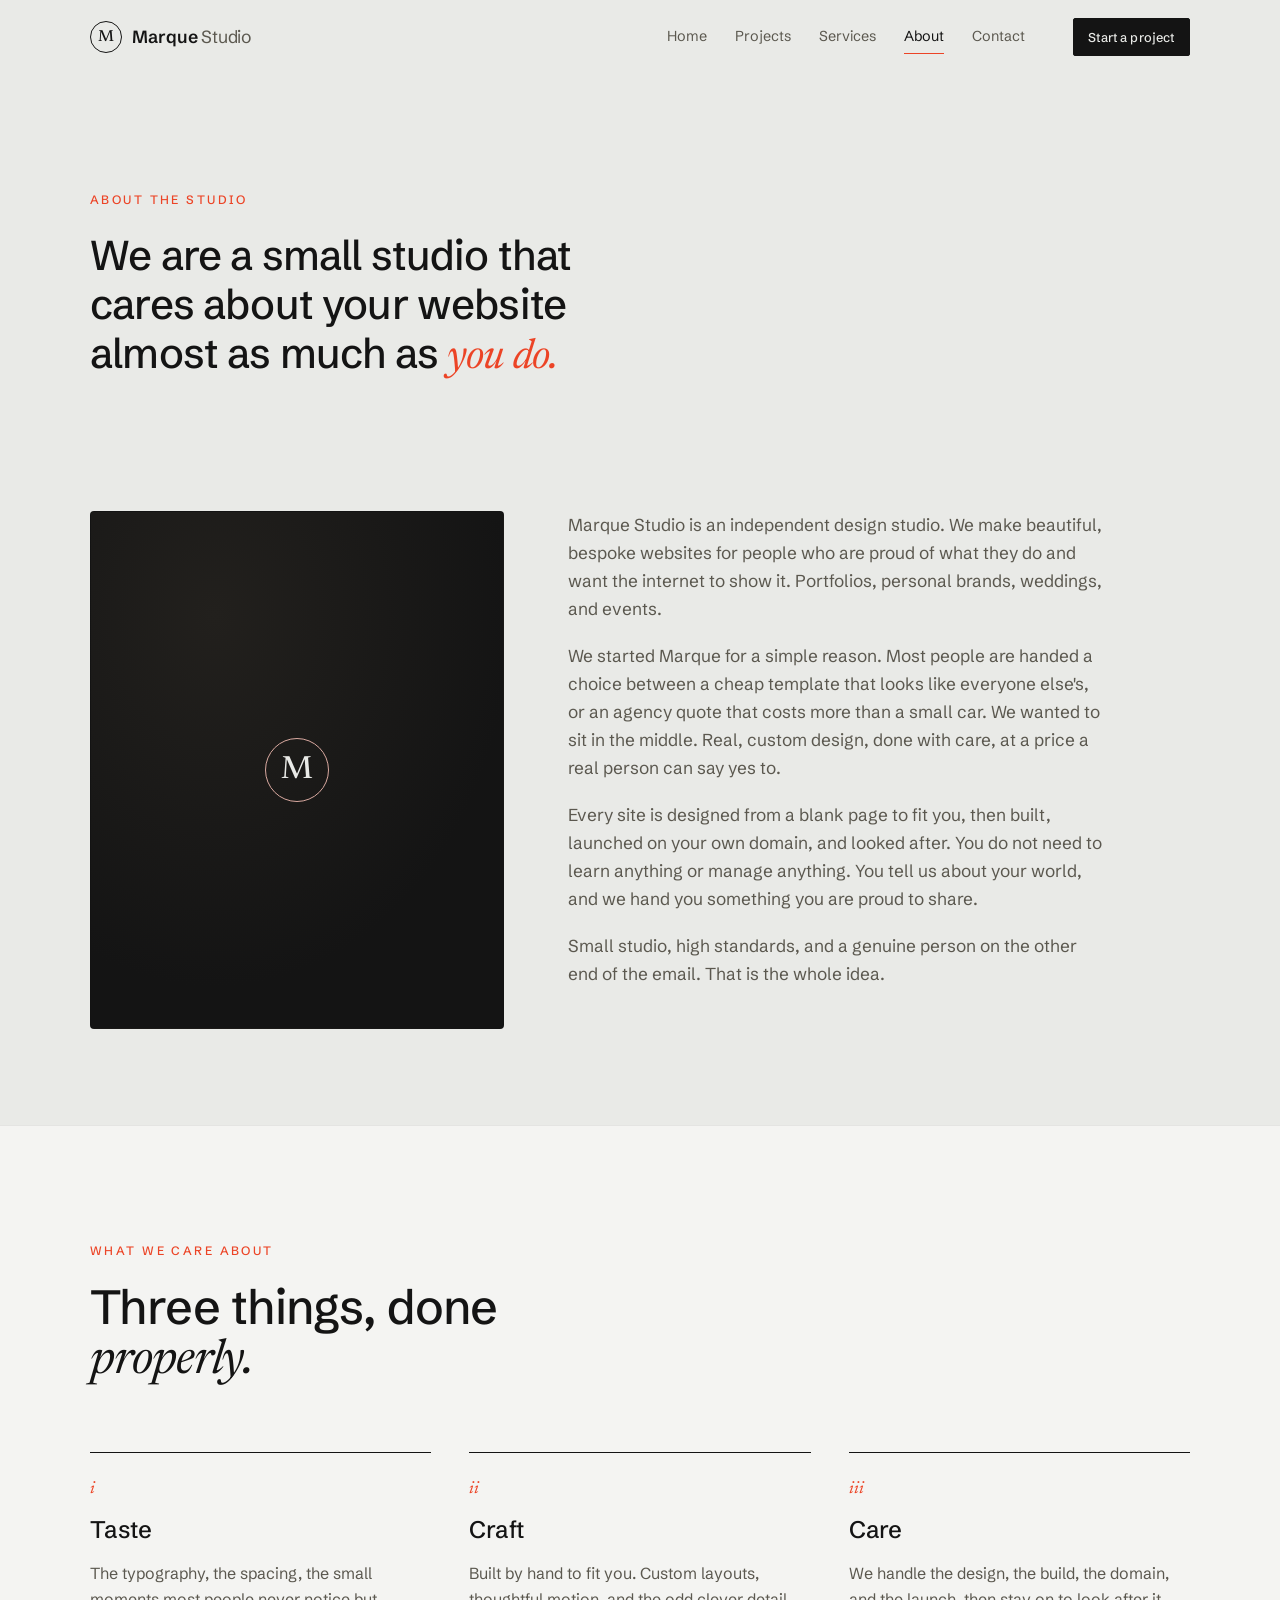
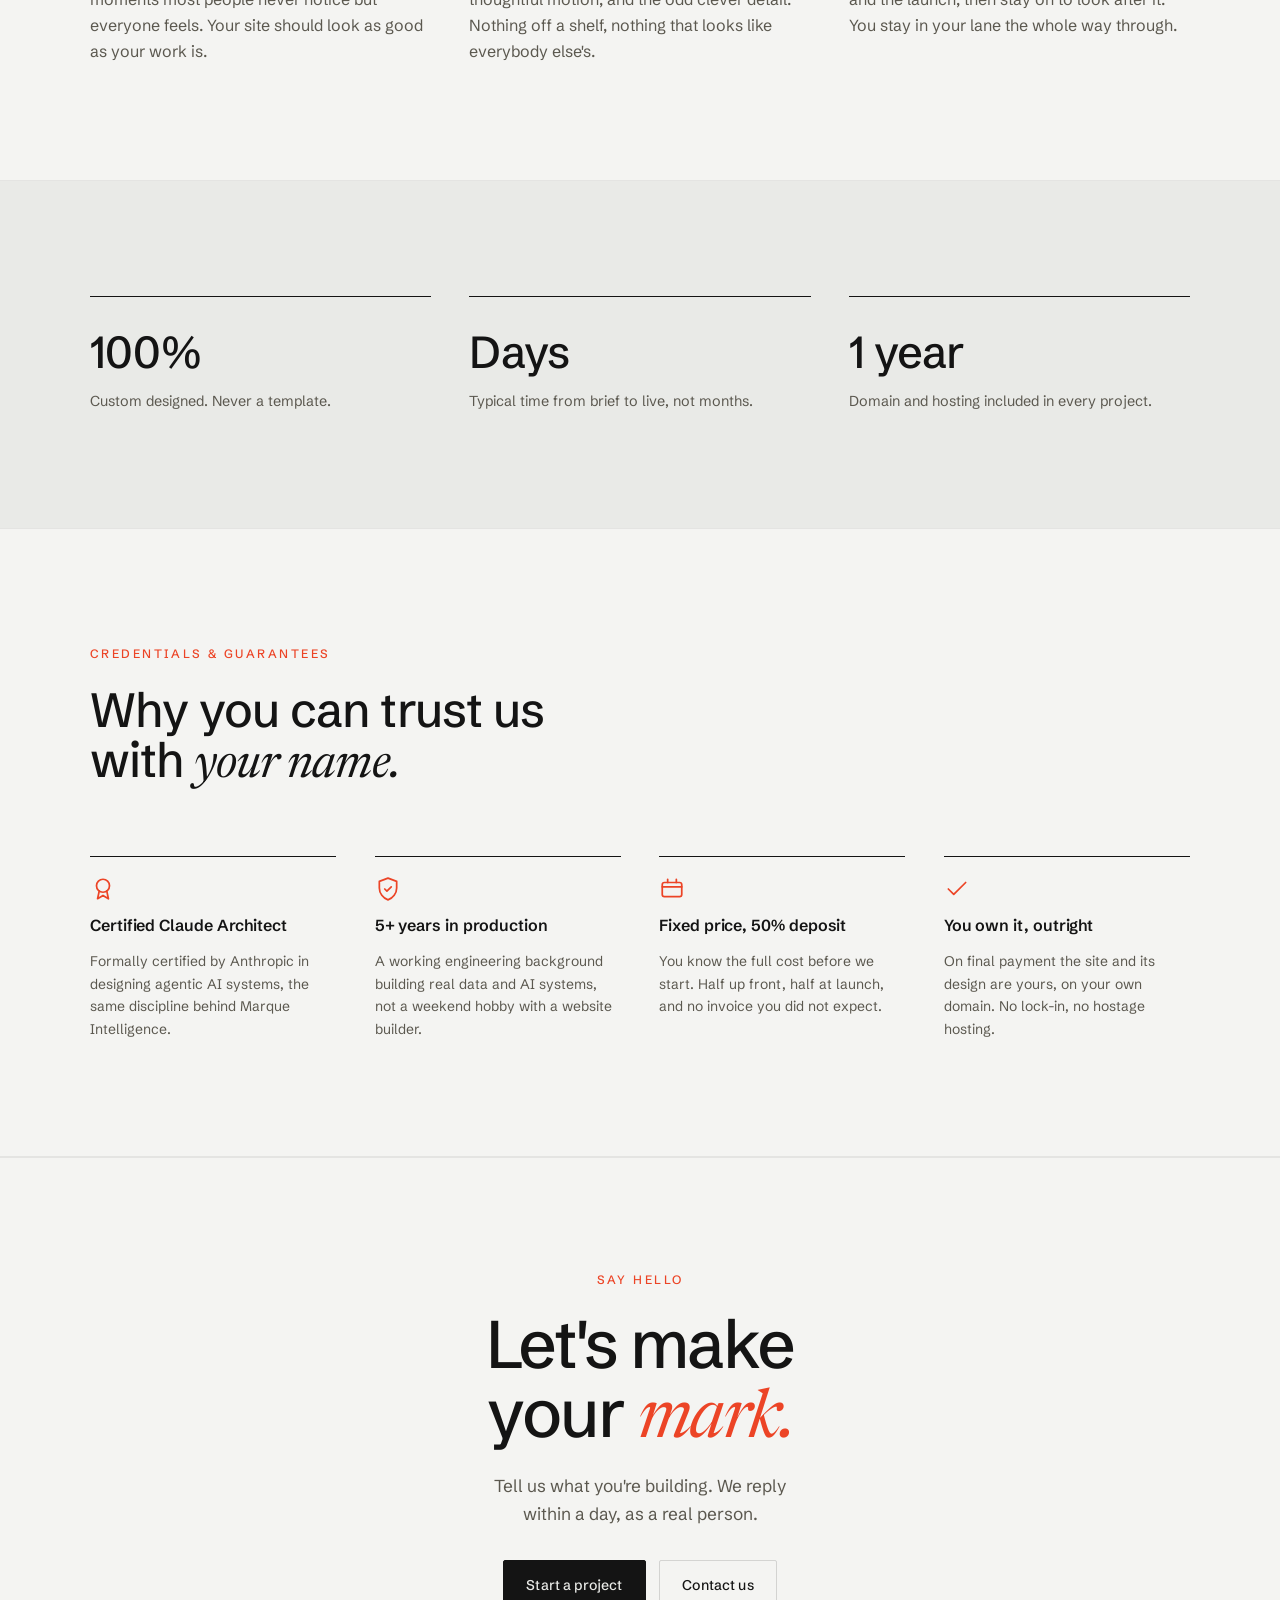
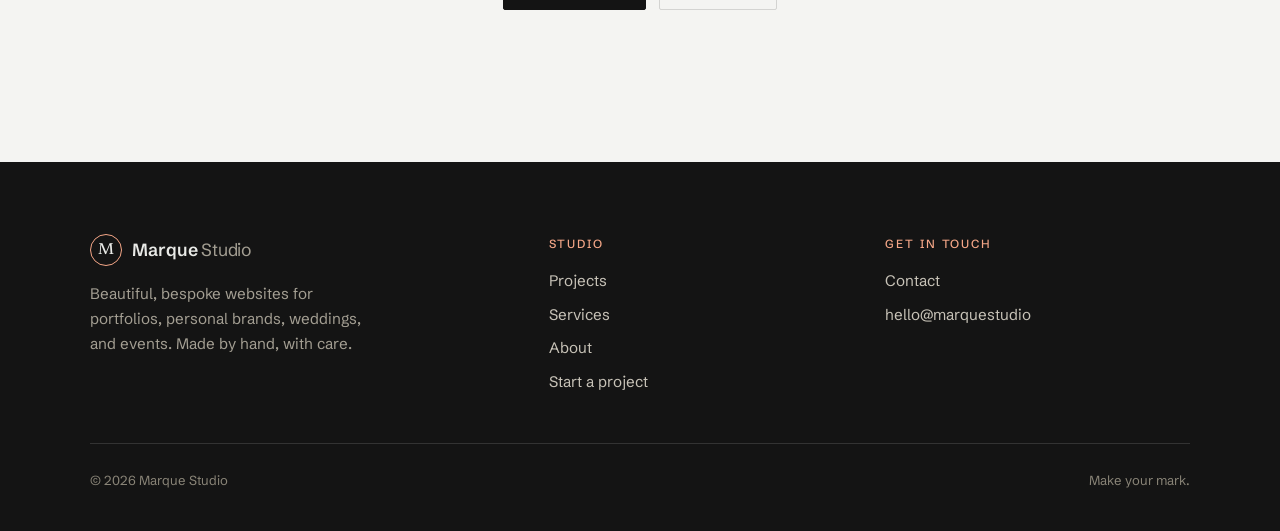
==== commit c8697a68: "Add credibility badges and move testimonials after How we work - Home credentials pills now carry sh" ====
--- a/about.html
+++ b/about.html
@@ -97,6 +97,38 @@
       </div>
     </section>
 
+    <!-- Credentials & guarantees -->
+    <section class="section section--tint">
+      <div class="wrap">
+        <div class="section__head" data-reveal>
+          <p class="label">Credentials &amp; guarantees</p>
+          <h2 class="section__title">Why you can trust us with <span class="serif">your name.</span></h2>
+        </div>
+        <div class="credentials">
+          <div class="credential" data-reveal>
+            <svg class="credential__icon" width="26" height="26" viewBox="0 0 24 24" fill="none" stroke="currentColor" stroke-width="1.6" stroke-linecap="round" stroke-linejoin="round" aria-hidden="true"><circle cx="12" cy="9" r="6"/><path d="m8.5 14-1.5 7 5-3 5 3-1.5-7"/></svg>
+            <span class="credential__title">Certified Claude Architect</span>
+            <p class="credential__desc">Formally certified by Anthropic in designing agentic AI systems, the same discipline behind Marque Intelligence.</p>
+          </div>
+          <div class="credential" data-reveal>
+            <svg class="credential__icon" width="26" height="26" viewBox="0 0 24 24" fill="none" stroke="currentColor" stroke-width="1.6" stroke-linecap="round" stroke-linejoin="round" aria-hidden="true"><path d="M12 2 4 5v6c0 5 3.4 9.4 8 11 4.6-1.6 8-6 8-11V5z"/><path d="m9 12 2 2 4-4"/></svg>
+            <span class="credential__title">5+ years in production</span>
+            <p class="credential__desc">A working engineering background building real data and AI systems, not a weekend hobby with a website builder.</p>
+          </div>
+          <div class="credential" data-reveal>
+            <svg class="credential__icon" width="26" height="26" viewBox="0 0 24 24" fill="none" stroke="currentColor" stroke-width="1.6" stroke-linecap="round" stroke-linejoin="round" aria-hidden="true"><rect x="3" y="6" width="18" height="13" rx="2"/><path d="M3 10h18"/><path d="M8 3v3M16 3v3"/></svg>
+            <span class="credential__title">Fixed price, 50% deposit</span>
+            <p class="credential__desc">You know the full cost before we start. Half up front, half at launch, and no invoice you did not expect.</p>
+          </div>
+          <div class="credential" data-reveal>
+            <svg class="credential__icon" width="26" height="26" viewBox="0 0 24 24" fill="none" stroke="currentColor" stroke-width="1.6" stroke-linecap="round" stroke-linejoin="round" aria-hidden="true"><path d="M20 6 9 17l-5-5"/></svg>
+            <span class="credential__title">You own it, outright</span>
+            <p class="credential__desc">On final payment the site and its design are yours, on your own domain. No lock-in, no hostage hosting.</p>
+          </div>
+        </div>
+      </div>
+    </section>
+
     <!-- CTA -->
     <section class="contact">
       <div class="wrap contact__inner" data-reveal>
--- a/styles.css
+++ b/styles.css
@@ -111,6 +111,28 @@
 .hero__cta{ display:flex; flex-wrap:wrap; gap:.8rem; margin-bottom:2.5rem; }
 .hero__meta{ display:flex; flex-wrap:wrap; align-items:center; gap:.75rem; font-size:.9rem; color:var(--ink-2); letter-spacing:.02em; }
 .hero__meta i{ color:var(--oxblood); font-style:normal; }
+
+/* ---------- Credentials strip ---------- */
+.creds{ padding:0 0 clamp(2.5rem,5vw,4rem); }
+.creds__inner{ display:flex; flex-wrap:wrap; gap:.65rem; justify-content:flex-start; }
+.creds__pill{
+  display:inline-flex; align-items:center; gap:.5em; font-size:.82rem; color:var(--ink-2);
+  border:1px solid var(--line); border-radius:100px; padding:.55em 1.1em .55em .85em; background:var(--card);
+}
+.creds__pill b{ color:var(--oxblood); font-weight:600; }
+.creds__seal{ flex:none; color:var(--oxblood); }
+
+/* ---------- Credentials badge grid (About / reused elsewhere) ---------- */
+.credentials{ display:grid; grid-template-columns:repeat(4,1fr); gap:clamp(1.5rem,3vw,2.5rem); }
+.credential{ border-top:1px solid var(--ink); padding-top:1.2rem; display:flex; flex-direction:column; gap:.7rem; }
+.credential__icon{ color:var(--oxblood); }
+.credential__title{ font-family:var(--sans); font-weight:600; font-size:1rem; letter-spacing:-.005em; }
+.credential__desc{ font-size:.87rem; color:var(--ink-2); margin:0; }
+
+/* ---------- Compact trust line (Services) ---------- */
+.trustline{ display:flex; flex-wrap:wrap; gap:.5rem .8rem; align-items:center; margin:1.4rem 0 0; }
+.trustline span{ display:inline-flex; align-items:center; gap:.4em; font-size:.82rem; color:var(--ink-2); }
+.trustline svg{ flex:none; color:var(--oxblood); }
 
 /* ---------- Capability strip ---------- */
 .strip{ border-block:1px solid var(--line); background:var(--card); }
@@ -188,6 +210,17 @@
 .cover--plum{ background:radial-gradient(120% 120% at 30% 20%,#3a2f3f 0%,#241a2b 60%); color:#efe7ea; }
 .cover--plum .cover__glyph{ font-size:clamp(2.2rem,6vw,3.4rem); color:#d9b8c8; font-weight:500; letter-spacing:.06em; }
 .cover--plum .cover__toggle{ font-family:var(--sans); font-size:.7rem; letter-spacing:.14em; color:#b79fb0; }
+.cover--ember{ background:radial-gradient(120% 120% at 30% 20%,#4a2f22 0%,#2b1710 60%); color:#e8c9a8; }
+.cover--ember .cover__crest{ font-size:clamp(2.4rem,6.5vw,4rem); color:#e8c9a8; }
+.cover--ember .cover__crest em{ font-style:italic; color:#c97a4a; }
+.cover--ember .cover__toggle{ font-family:var(--sans); font-size:.7rem; letter-spacing:.16em; color:#b9987d; }
+.cover--blush{ background:linear-gradient(155deg,#f3e4e0 0%,#e7cfc9 100%); color:#7a4a42; }
+.cover--blush .cover__mono{ font-family:var(--serif); font-style:italic; font-size:clamp(2rem,5.5vw,3.2rem); color:#7a4a42; letter-spacing:.01em; }
+.cover--blush .cover__toggle{ font-family:var(--sans); font-size:.7rem; letter-spacing:.16em; color:#9c6a60; }
+
+/* ---------- Mini card graphics (icons on "What we make" cards) ---------- */
+.mini__icon{ display:block; margin:0 auto; }
+.mini__cover .mini__icon + .serif{ display:block; margin-top:.7rem; }
 
 .case__mask{
   position:absolute; bottom:6px; right:6px; z-index:4;
@@ -280,6 +313,30 @@
 .feature__cta p b{ font-weight:600; }
 .feature__cta .serif{ color:#f4a687; }
 
+/* ---------- Testimonials ---------- */
+.testimonials{ display:grid; grid-template-columns:repeat(auto-fit,minmax(280px,1fr)); gap:clamp(1.5rem,3vw,2.5rem); }
+.testimony--founder{ border-color:var(--ink); background:var(--ink); color:var(--bone); }
+.testimony--founder .testimony__mark{ color:#f4a687; }
+.testimony--founder .testimony__quote{ color:var(--bone); }
+.testimony--founder .testimony__who{ border-top-color:rgba(242,241,236,.16); }
+.testimony--founder .testimony__project{ color:#f4a687; }
+.testimony{
+  background:var(--card); border:1px solid var(--line); border-radius:8px;
+  padding:clamp(1.75rem,3vw,2.5rem); display:flex; flex-direction:column; gap:1.25rem;
+}
+.testimony__mark{ font-family:var(--serif); font-style:italic; font-size:2.6rem; line-height:1; color:var(--oxblood); }
+.testimony__quote{ font-family:var(--serif); font-size:clamp(1.15rem,2vw,1.4rem); line-height:1.5; color:var(--ink); margin:0; font-weight:300; }
+.testimony__who{ display:flex; align-items:center; justify-content:space-between; gap:1rem; flex-wrap:wrap; margin-top:auto; padding-top:.5rem; border-top:1px solid var(--line-2); }
+.testimony__name{ font-family:var(--sans); font-weight:600; font-size:.95rem; }
+.testimony__project{ font-size:.78rem; letter-spacing:.08em; text-transform:uppercase; color:var(--ink-3); }
+
+/* small contextual pull-quote attached to a project scene */
+.scene__quote{
+  font-family:var(--serif); font-style:italic; font-size:1.05rem; color:var(--ink-2);
+  border-left:2px solid var(--oxblood); padding:.1rem 0 .1rem 1rem; margin:1rem 0 0; max-width:46ch;
+}
+.scene__quote cite{ display:block; font-family:var(--sans); font-style:normal; font-size:.78rem; letter-spacing:.06em; text-transform:uppercase; color:var(--ink-3); margin-top:.5rem; }
+
 /* ---------- Plans note ---------- */
 .plans__note{ text-align:center; margin:2.5rem 0 0; color:var(--ink-2); font-size:.95rem; }
 .plans__note b{ color:var(--ink); }
@@ -359,12 +416,14 @@
   .intel__inner,.cat,.contactp,.split{ grid-template-columns:1fr; }
   .timeline{ grid-template-columns:repeat(2,1fr); row-gap:2.5rem; }
   .timeline::before{ display:none; }
+  .credentials{ grid-template-columns:repeat(2,1fr); }
   .pillars{ grid-template-columns:1fr; gap:2rem; }
   .feat{ grid-template-columns:1fr; max-width:460px; margin:0 auto; }
   .scene__side{ align-items:flex-start; text-align:left; }
 }
 @media (max-width:560px){
   .timeline,.stats,.cform__row{ grid-template-columns:1fr; }
+  .credentials{ grid-template-columns:1fr; }
   .foot__top{ grid-template-columns:1fr 1fr; }
   .case__mask{ min-width:150px; min-height:46px; font-size:.82rem; }
 }
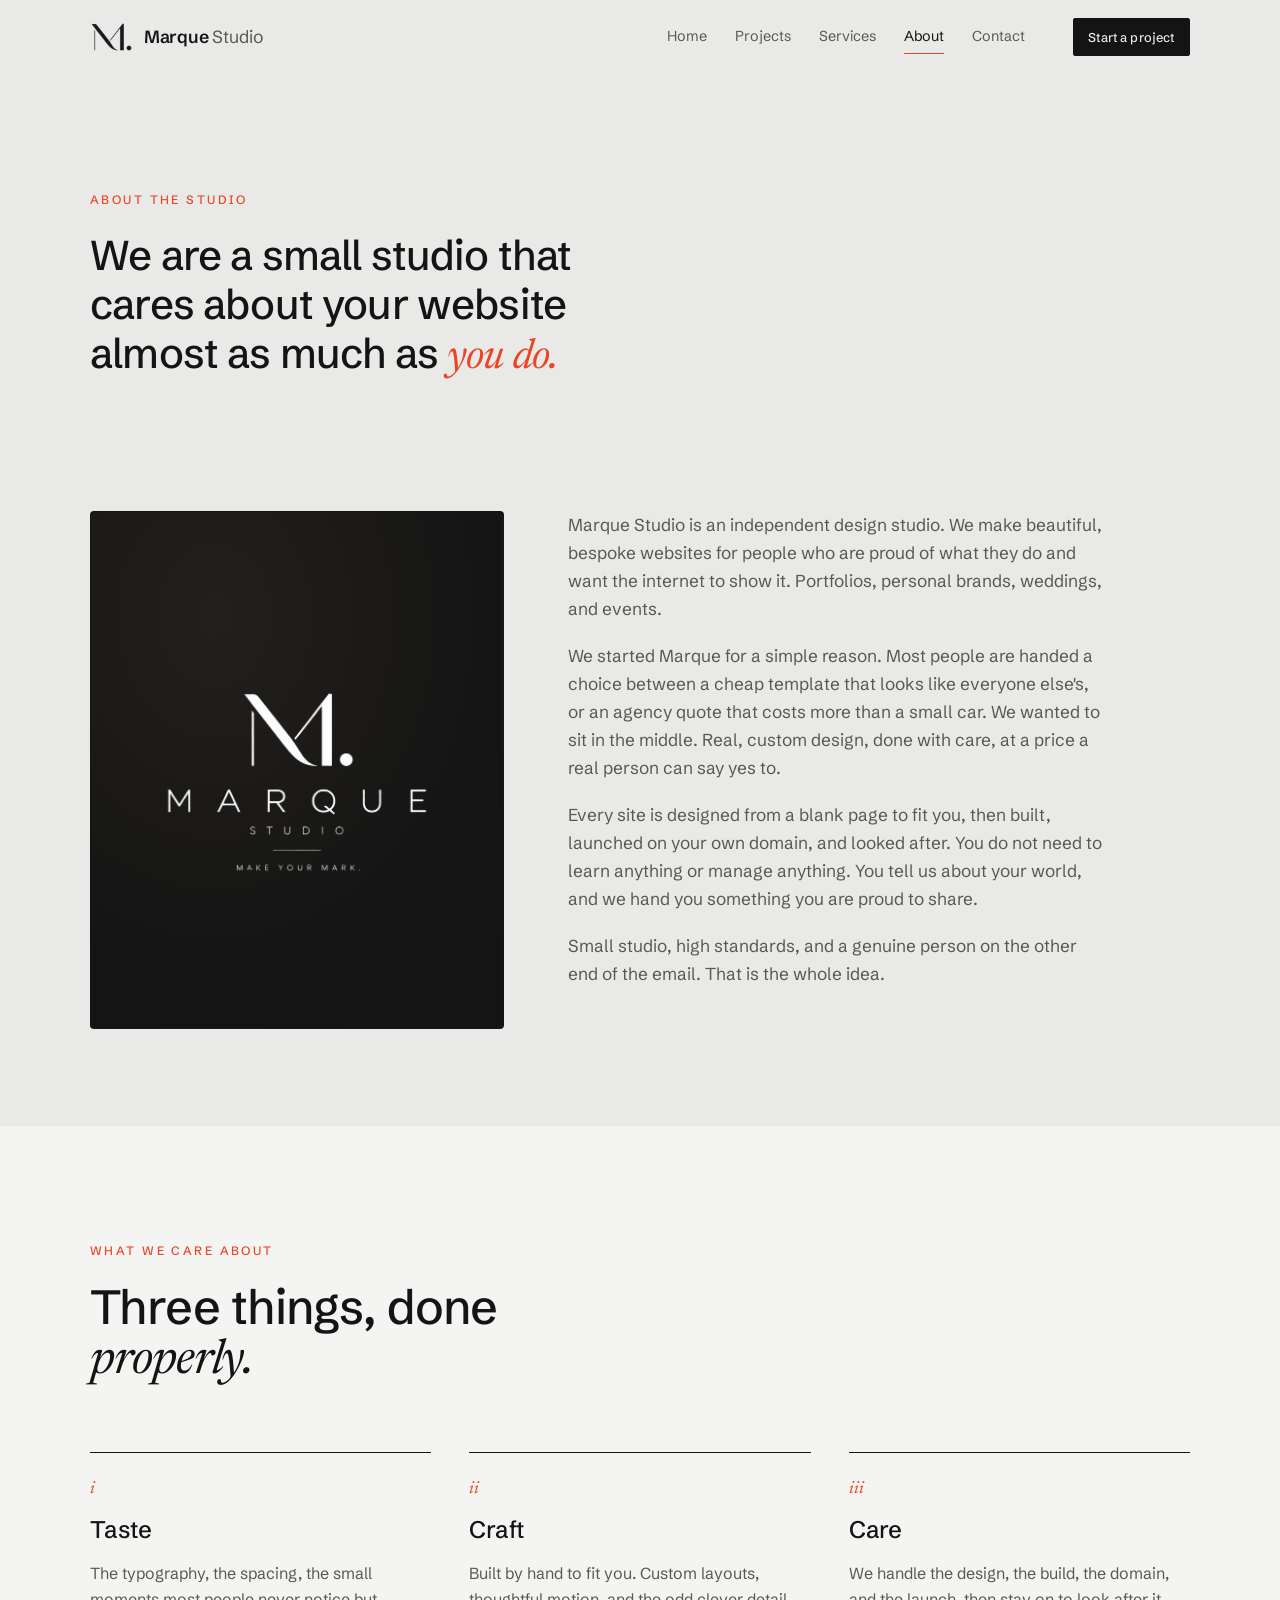
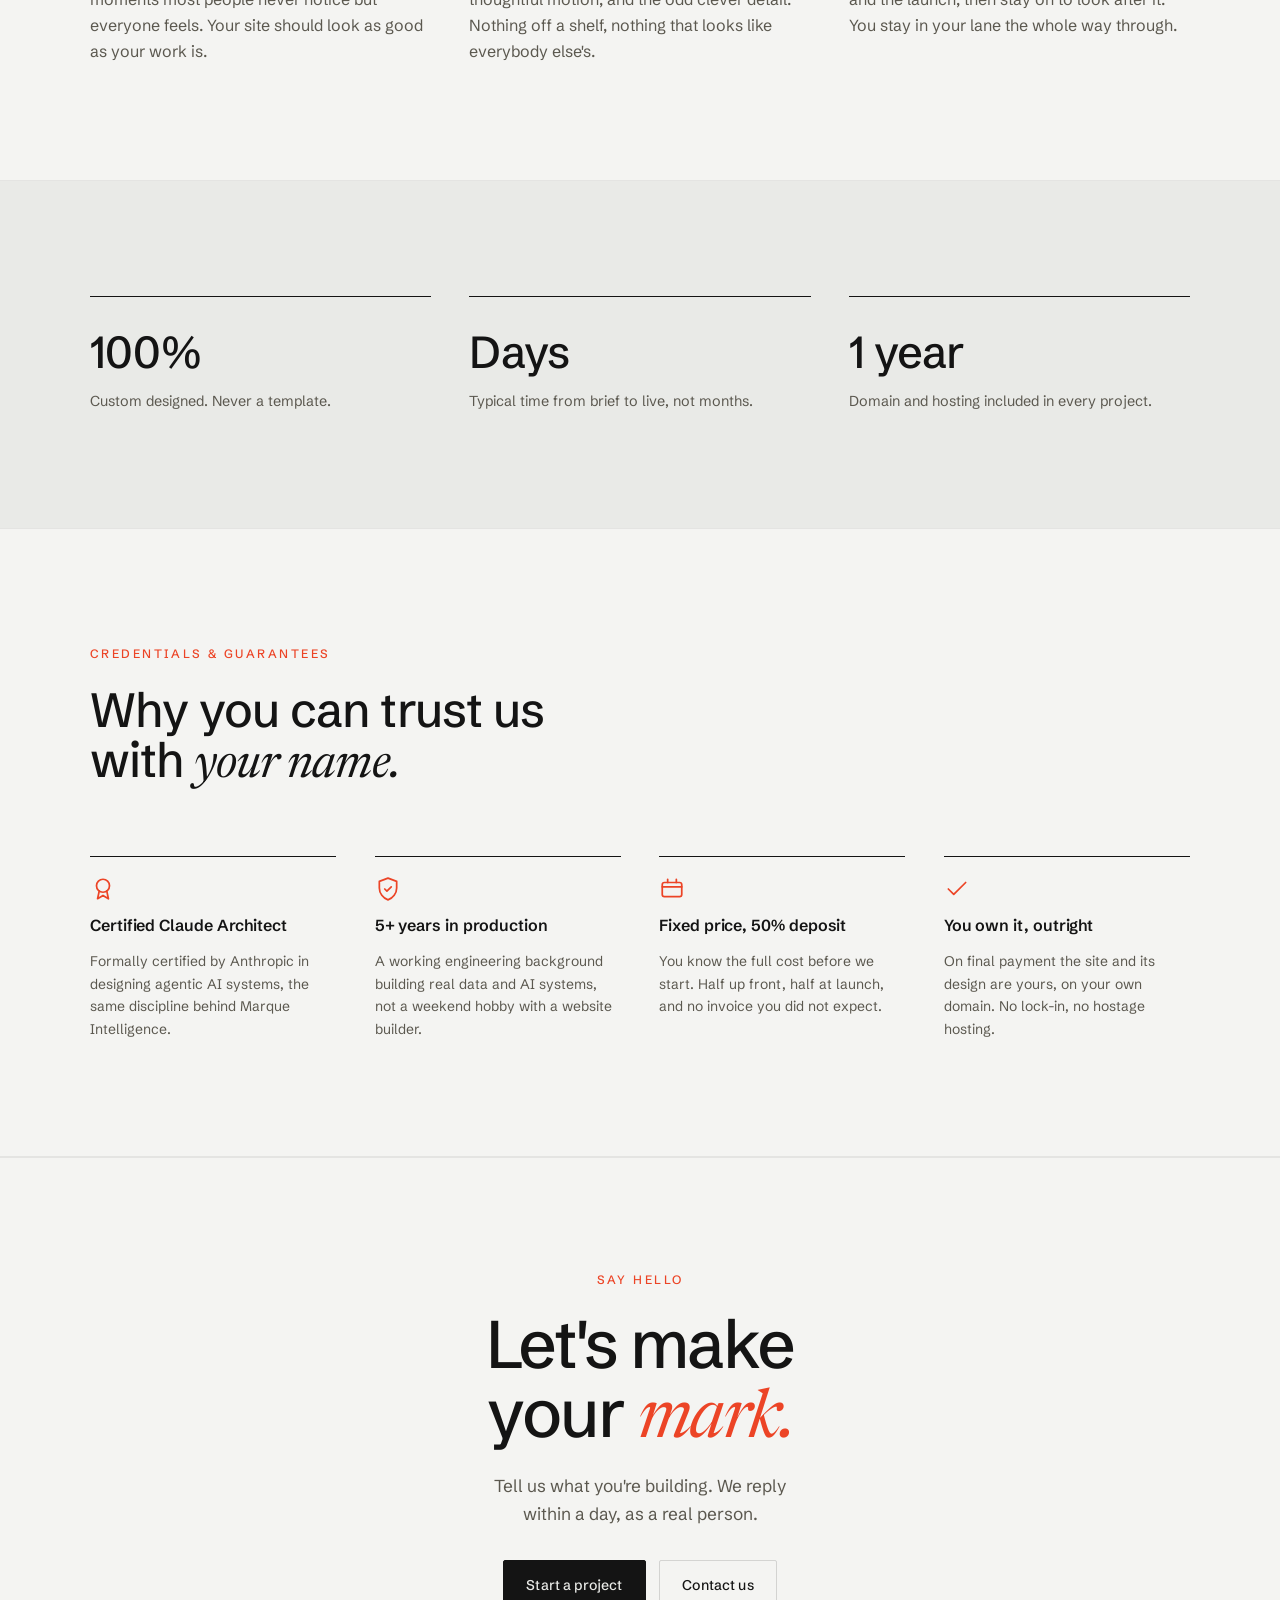
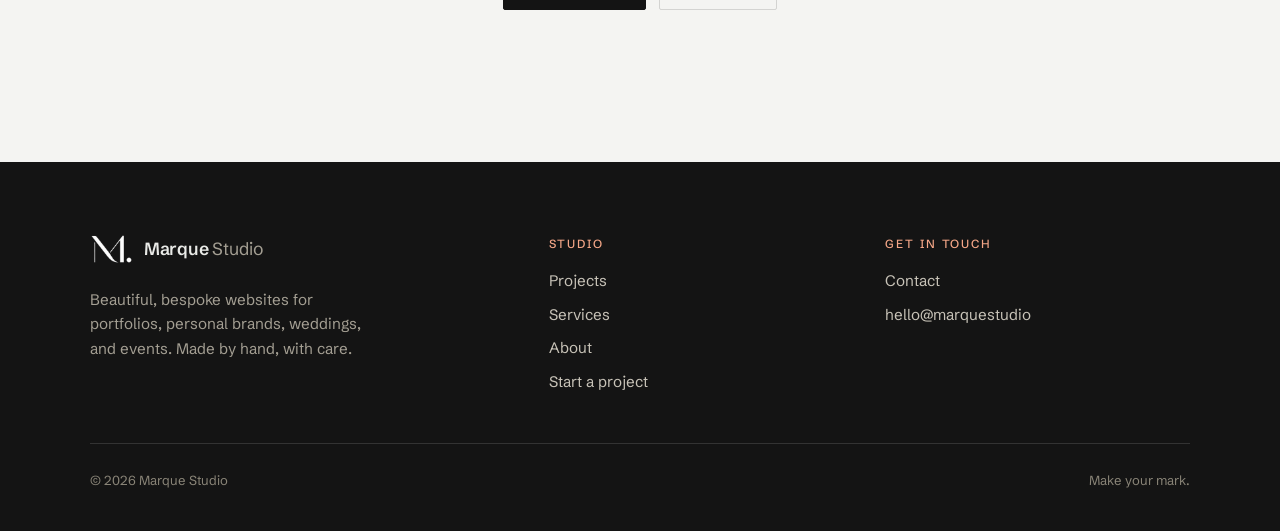
==== commit fcf27d28: "Use the real Marque Studio logo - Added logo-mark.png (the M. monogram) and logo-full.png (stacked  " ====
--- a/about.html
+++ b/about.html
@@ -5,7 +5,8 @@
   <meta name="viewport" content="width=device-width, initial-scale=1" />
   <title>About · Marque Studio</title>
   <meta name="description" content="Marque Studio is a small, independent design studio making beautiful, bespoke websites, handled end to end with care." />
-  <link rel="icon" href="favicon.svg" type="image/svg+xml" />
+  <link rel="icon" href="favicon.png" type="image/png" />
+  <link rel="apple-touch-icon" href="apple-touch-icon.png" />
   <link rel="preconnect" href="https://fonts.googleapis.com" />
   <link rel="preconnect" href="https://fonts.gstatic.com" crossorigin />
   <link href="https://fonts.googleapis.com/css2?family=Newsreader:ital,opsz,wght@0,6..72,300..600;1,6..72,300..600&family=Schibsted+Grotesk:ital,wght@0,400..900;1,400..700&display=swap" rel="stylesheet" />
@@ -16,7 +17,7 @@
   <header class="nav" id="nav">
     <div class="wrap nav__inner">
       <a class="brand" href="index.html" aria-label="Marque Studio home">
-        <span class="brand__mark" aria-hidden="true">M</span>
+        <img class="brand__mark" src="logo-mark.png" alt="" width="260" height="180" />
         <span class="brand__name">Marque<span class="brand__thin"> Studio</span></span>
       </a>
       <nav class="nav__links" aria-label="Primary">
@@ -46,7 +47,7 @@
         <div class="split">
           <div data-reveal>
             <div class="mini__cover cover--ink" style="aspect-ratio:4/5;border-radius:4px">
-              <span class="brand__mark" style="width:64px;height:64px;font-size:2rem;border-color:#d9a9a0;color:var(--bone)">M</span>
+              <img src="logo-full.png" alt="Marque Studio" style="width:66%;height:auto;filter:invert(1) brightness(1.6)" />
             </div>
           </div>
           <div class="prose" data-reveal>
@@ -147,7 +148,7 @@
     <div class="wrap">
       <div class="foot__top">
         <div>
-          <span class="brand"><span class="brand__mark" aria-hidden="true">M</span><span class="brand__name">Marque<span class="brand__thin"> Studio</span></span></span>
+          <span class="brand"><img class="brand__mark" src="logo-mark.png" alt="" width="260" height="180" /><span class="brand__name">Marque<span class="brand__thin"> Studio</span></span></span>
           <p class="foot__blurb">Beautiful, bespoke websites for portfolios, personal brands, weddings, and events. Made by hand, with care.</p>
         </div>
         <div class="foot__col">
--- a/styles.css
+++ b/styles.css
@@ -66,11 +66,7 @@
 .nav.is-stuck{ border-color:var(--line-2); }
 .nav__inner{ display:flex; align-items:center; justify-content:space-between; gap:1.5rem; height:74px; }
 .brand{ display:inline-flex; align-items:center; gap:.65rem; }
-.brand__mark{
-  display:grid; place-items:center; width:32px; height:32px; border-radius:50%;
-  border:1.5px solid var(--ink); color:var(--ink);
-  font-family:var(--serif); font-weight:500; font-size:1rem; line-height:1;
-}
+.brand__mark{ display:block; height:30px; width:auto; flex:none; }
 .brand__name{ font-size:1.1rem; font-weight:600; letter-spacing:-.01em; }
 .brand__thin{ color:var(--ink-2); font-weight:400; }
 .nav__links{ display:flex; gap:1.75rem; margin-left:auto; margin-right:1.5rem; }
@@ -171,6 +167,27 @@
 .scene__caption p{ margin:0; color:var(--ink-2); max-width:46ch; }
 .scene__side{ display:flex; flex-direction:column; align-items:flex-end; gap:.55rem; text-align:right; flex:none; }
 .scene__side .tag{ white-space:nowrap; }
+
+/* ---------- Case study storytelling ---------- */
+.case-study{ display:grid; grid-template-columns:1.15fr .85fr; gap:clamp(1.75rem,4vw,3.5rem); margin-top:1.75rem; padding-top:1.75rem; border-top:1px solid var(--line); }
+.case-study__story{ display:flex; flex-direction:column; gap:1.35rem; }
+.beat__label{
+  display:block; font-size:.72rem; letter-spacing:.18em; text-transform:uppercase;
+  font-weight:500; color:var(--oxblood); margin:0 0 .4rem;
+}
+.beat p{ margin:0; color:var(--ink-2); font-size:.97rem; max-width:52ch; }
+.case-study__aside{ display:flex; flex-direction:column; gap:1.25rem; }
+.spec{ display:flex; flex-direction:column; gap:.75rem; }
+.spec__row{ display:flex; justify-content:space-between; gap:1rem; padding-bottom:.7rem; border-bottom:1px solid var(--line-2); font-size:.87rem; }
+.spec__row:last-child{ border-bottom:0; padding-bottom:0; }
+.spec__key{ color:var(--ink-3); letter-spacing:.04em; text-transform:uppercase; font-size:.72rem; padding-top:.15rem; }
+.spec__val{ color:var(--ink); text-align:right; font-weight:500; }
+.feature-list{ list-style:none; margin:0; padding:0; display:flex; flex-wrap:wrap; gap:.4rem; }
+.feature-list li{ font-size:.78rem; color:var(--ink-2); border:1px solid var(--line); border-radius:2px; padding:.32em .7em; background:var(--card); }
+
+@media (max-width:920px){
+  .case-study{ grid-template-columns:1fr; gap:1.75rem; }
+}
 
 /* (scene colour backdrops removed: previews now fill the full card width) */
 
@@ -218,9 +235,12 @@
 .cover--blush .cover__mono{ font-family:var(--serif); font-style:italic; font-size:clamp(2rem,5.5vw,3.2rem); color:#7a4a42; letter-spacing:.01em; }
 .cover--blush .cover__toggle{ font-family:var(--sans); font-size:.7rem; letter-spacing:.16em; color:#9c6a60; }
 
-/* ---------- Mini card graphics (icons on "What we make" cards) ---------- */
-.mini__icon{ display:block; margin:0 auto; }
-.mini__cover .mini__icon + .serif{ display:block; margin-top:.7rem; }
+/* ---------- Mini card artwork ("What we make") ---------- */
+.mini__art{ position:absolute; inset:0; width:100%; height:100%; display:block; }
+.mini__label{
+  position:absolute; left:0; right:0; bottom:1rem; text-align:center;
+  font-family:var(--serif); font-style:italic; font-size:1.35rem; z-index:2;
+}
 
 .case__mask{
   position:absolute; bottom:6px; right:6px; z-index:4;
@@ -305,35 +325,40 @@
 .feature__frame .case__stage{ aspect-ratio:16/9; }
 .feature__frame .case__stage[data-loaded]{ height:min(72vh,700px); }
 .feature__cta{
-  margin-top:clamp(1.5rem,3vw,2.5rem); display:flex; flex-wrap:wrap; align-items:center; justify-content:space-between;
-  gap:1.25rem; padding:clamp(1.4rem,3vw,2rem) clamp(1.5rem,3vw,2.25rem);
-  background:var(--ink); border-radius:6px; color:var(--bone);
-}
-.feature__cta p{ margin:0; font-size:1.05rem; }
-.feature__cta p b{ font-weight:600; }
-.feature__cta .serif{ color:#f4a687; }
-
-/* ---------- Testimonials ---------- */
-.testimonials{ display:grid; grid-template-columns:repeat(auto-fit,minmax(280px,1fr)); gap:clamp(1.5rem,3vw,2.5rem); }
-.testimony--founder{ border-color:var(--ink); background:var(--ink); color:var(--bone); }
-.testimony--founder .testimony__mark{ color:#f4a687; }
-.testimony--founder .testimony__quote{ color:var(--bone); }
-.testimony--founder .testimony__who{ border-top-color:rgba(242,241,236,.16); }
-.testimony--founder .testimony__project{ color:#f4a687; }
-.testimony{
-  background:var(--card); border:1px solid var(--line); border-radius:8px;
-  padding:clamp(1.75rem,3vw,2.5rem); display:flex; flex-direction:column; gap:1.25rem;
-}
-.testimony__mark{ font-family:var(--serif); font-style:italic; font-size:2.6rem; line-height:1; color:var(--oxblood); }
-.testimony__quote{ font-family:var(--serif); font-size:clamp(1.15rem,2vw,1.4rem); line-height:1.5; color:var(--ink); margin:0; font-weight:300; }
-.testimony__who{ display:flex; align-items:center; justify-content:space-between; gap:1rem; flex-wrap:wrap; margin-top:auto; padding-top:.5rem; border-top:1px solid var(--line-2); }
+  margin-top:clamp(1.5rem,3vw,2.25rem); display:flex; flex-wrap:wrap; align-items:baseline;
+  justify-content:space-between; gap:.75rem 1.5rem; padding-top:1.25rem;
+  border-top:1px solid var(--line);
+}
+.feature__cta p{ margin:0; font-size:1rem; color:var(--ink-2); }
+.feature__cta p b{ font-weight:500; color:var(--ink); }
+.feature__cta .serif{ color:var(--oxblood); }
+.feature__cta__link{
+  display:inline-flex; align-items:center; gap:.45em; font-size:.95rem; font-weight:500;
+  color:var(--oxblood); white-space:nowrap; transition:gap .25s;
+}
+.feature__cta__link:hover{ gap:.75em; }
+
+/* ---------- Testimonials (editorial pull-quotes, not cards) ---------- */
+.testimonials{ display:flex; flex-direction:column; gap:clamp(2.5rem,5vw,3.75rem); max-width:880px; }
+.testimony{ margin:0; padding:0 0 0 clamp(1.25rem,3vw,2.25rem); border-left:1px solid var(--line); }
+.testimony__quote{
+  font-family:var(--serif); font-size:clamp(1.3rem,2.7vw,1.95rem); line-height:1.42;
+  color:var(--ink); margin:0 0 .9rem; font-weight:300;
+}
+.testimony__quote::before{ content:"\201C"; }
+.testimony__quote::after{ content:"\201D"; }
+.testimony__who{ display:flex; align-items:baseline; gap:.55rem; flex-wrap:wrap; }
 .testimony__name{ font-family:var(--sans); font-weight:600; font-size:.95rem; }
-.testimony__project{ font-size:.78rem; letter-spacing:.08em; text-transform:uppercase; color:var(--ink-3); }
+.testimony__project{ font-size:.76rem; letter-spacing:.08em; text-transform:uppercase; color:var(--ink-3); }
+.testimony__project::before{ content:"· "; }
+/* founder's note stays clearly labelled and visible, accented not hidden */
+.testimony--founder{ border-left-color:var(--oxblood); border-left-width:2px; }
+.testimony--founder .testimony__project{ color:var(--oxblood); }
 
 /* small contextual pull-quote attached to a project scene */
 .scene__quote{
-  font-family:var(--serif); font-style:italic; font-size:1.05rem; color:var(--ink-2);
-  border-left:2px solid var(--oxblood); padding:.1rem 0 .1rem 1rem; margin:1rem 0 0; max-width:46ch;
+  font-family:var(--serif); font-style:italic; font-size:1.15rem; line-height:1.5; color:var(--ink);
+  border-left:2px solid var(--oxblood); padding:.35rem 0 .35rem 1.1rem; margin:1.1rem 0 0; max-width:48ch;
 }
 .scene__quote cite{ display:block; font-family:var(--sans); font-style:normal; font-size:.78rem; letter-spacing:.06em; text-transform:uppercase; color:var(--ink-3); margin-top:.5rem; }
 
@@ -397,7 +422,7 @@
 /* ---------- Footer ---------- */
 .foot{ background:var(--ink); color:var(--bone); padding:clamp(3rem,6vw,4.5rem) 0 2.5rem; }
 .foot__top{ display:grid; grid-template-columns:1.4fr 1fr 1fr; gap:2rem; padding-bottom:2.5rem; border-bottom:1px solid rgba(242,241,236,.14); }
-.foot .brand__mark{ border-color:#f4a687; color:var(--bone); }
+.foot .brand__mark{ filter:invert(1) brightness(1.6); }
 .foot .brand__name{ color:var(--bone); }
 .foot .brand__thin{ color:#a49f93; }
 .foot__blurb{ color:#a49f93; font-size:.95rem; margin:1rem 0 0; max-width:32ch; }
